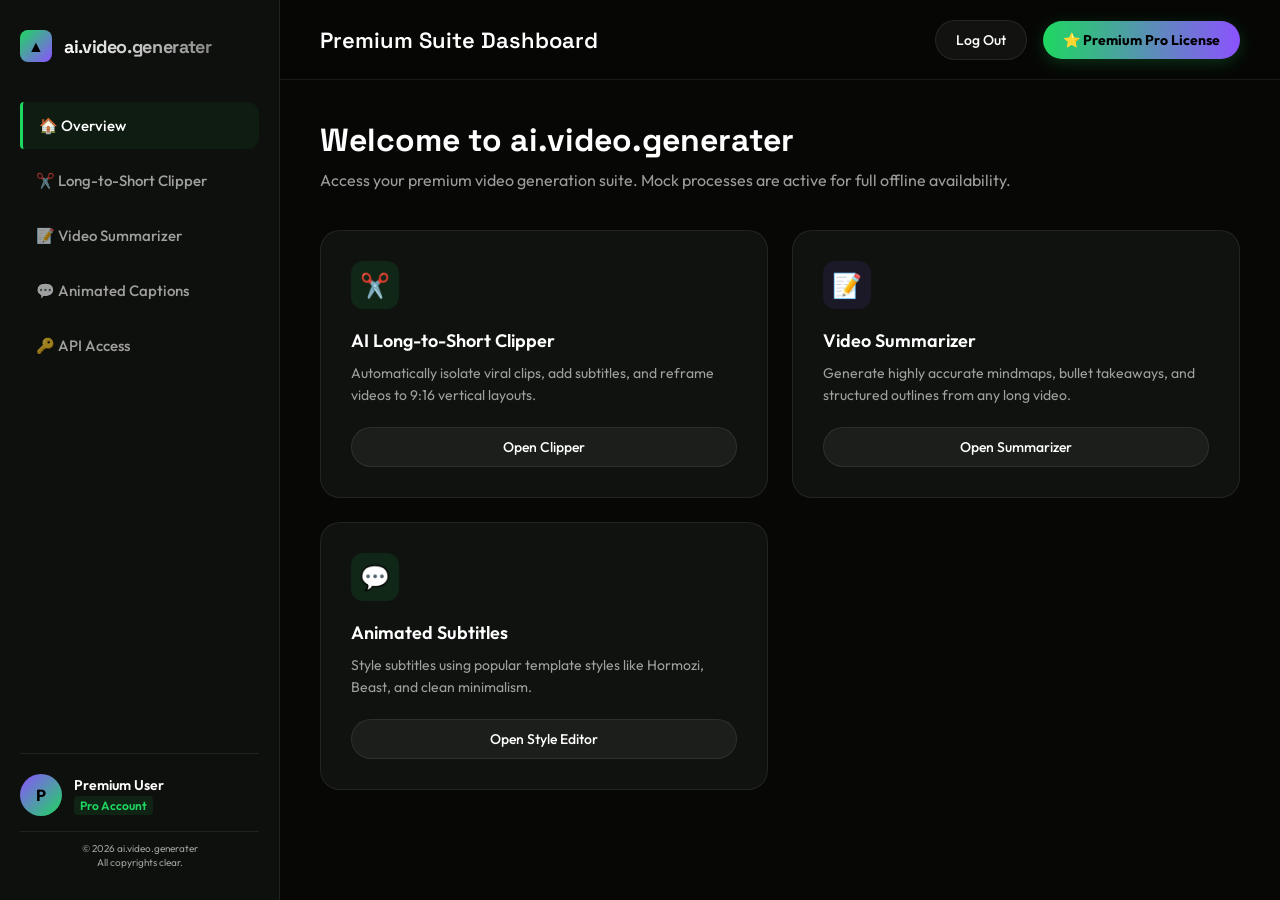
==== wayinvideo/dashboard/index.html @ 241c11c3 "Add files via upload" ====
<!DOCTYPE html>
<html lang="en">
<head>
    <meta charset="UTF-8">
    <meta name="viewport" content="width=device-width, initial-scale=1.0">
    <title>AI Video Generator - Premium Studio Dashboard</title>
    <!-- Premium Fonts -->
    <link rel="preconnect" href="https://fonts.googleapis.com">
    <link rel="preconnect" href="https://fonts.gstatic.com" crossorigin>
    <link href="https://fonts.googleapis.com/css2?family=Space+Grotesk:wght@400;500;600;700&family=Outfit:wght@300;400;500;600;700;800&display=swap" rel="stylesheet">
    <!-- Google OAuth Identity Services for YouTube Integration -->
    <script src="https://accounts.google.com/gsi/client" async defer></script>
    <style>
        :root {
            --bg-main: #070806;
            --bg-sidebar: #0e100d;
            --bg-card: rgba(22, 26, 21, 0.6);
            --primary: #1ed760;
            --primary-glow: rgba(30, 215, 96, 0.15);
            --accent-purple: #8c52ff;
            --text-main: #ffffff;
            --text-muted: rgba(255, 255, 255, 0.6);
            --border-color: rgba(255, 255, 255, 0.08);
            --border-hover: rgba(30, 215, 96, 0.3);
            --transition: all 0.3s cubic-bezier(0.4, 0, 0.2, 1);
        }

        * {
            box-sizing: border-box;
            margin: 0;
            padding: 0;
            font-family: 'Outfit', sans-serif;
        }

        body {
            background-color: var(--bg-main);
            color: var(--text-main);
            min-height: 100vh;
            display: flex;
            overflow: hidden;
        }

        /* Sidebar Styling */
        .sidebar {
            width: 280px;
            background-color: var(--bg-sidebar);
            border-right: 1px solid var(--border-color);
            display: flex;
            flex-direction: column;
            padding: 30px 20px;
            height: 100vh;
            z-index: 10;
        }

        .sidebar-logo {
            display: flex;
            align-items: center;
            gap: 12px;
            margin-bottom: 40px;
            text-decoration: none;
            color: var(--text-main);
        }

        .logo-icon {
            width: 32px;
            height: 32px;
            background: linear-gradient(135deg, var(--primary), var(--accent-purple));
            border-radius: 8px;
            display: flex;
            align-items: center;
            justify-content: center;
            font-weight: 800;
            color: #000;
        }

        .logo-text {
            font-family: 'Space Grotesk', sans-serif;
            font-weight: 700;
            font-size: 18px;
            letter-spacing: -0.02em;
            background: linear-gradient(to right, #ffffff, #888888);
            -webkit-background-clip: text;
            -webkit-text-fill-color: transparent;
        }

        .nav-menu {
            list-style: none;
            display: flex;
            flex-direction: column;
            gap: 8px;
        }

        .nav-item a {
            display: flex;
            align-items: center;
            gap: 14px;
            padding: 14px 16px;
            color: var(--text-muted);
            text-decoration: none;
            border-radius: 12px;
            font-weight: 500;
            font-size: 15px;
            transition: var(--transition);
        }

        .nav-item.active a, .nav-item a:hover {
            color: var(--text-main);
            background-color: rgba(255, 255, 255, 0.05);
        }

        .nav-item.active a {
            border-left: 3px solid var(--primary);
            border-radius: 4px 12px 12px 4px;
            background-color: rgba(30, 215, 96, 0.06);
        }

        .sidebar-footer {
            margin-top: auto;
            border-top: 1px solid var(--border-color);
            padding-top: 20px;
        }

        .user-profile {
            display: flex;
            align-items: center;
            gap: 12px;
        }

        .avatar {
            width: 42px;
            height: 42px;
            background: linear-gradient(135deg, var(--accent-purple), var(--primary));
            border-radius: 50%;
            display: flex;
            align-items: center;
            justify-content: center;
            font-weight: 700;
            color: #000;
            font-size: 16px;
        }

        .user-info h4 {
            font-size: 14px;
            font-weight: 600;
        }

        .user-info span {
            font-size: 12px;
            color: var(--primary);
            font-weight: 600;
            background: rgba(30, 215, 96, 0.1);
            padding: 2px 6px;
            border-radius: 4px;
        }

        /* Main Workspace Content */
        .workspace {
            flex: 1;
            display: flex;
            flex-direction: column;
            height: 100vh;
            overflow-y: auto;
            position: relative;
        }

        .header {
            height: 80px;
            border-bottom: 1px solid var(--border-color);
            padding: 0 40px;
            display: flex;
            align-items: center;
            justify-content: space-between;
            background-color: rgba(7, 8, 6, 0.8);
            backdrop-filter: blur(10px);
            position: sticky;
            top: 0;
            z-index: 5;
        }

        .header-title h1 {
            font-family: 'Space Grotesk', sans-serif;
            font-size: 22px;
            font-weight: 600;
        }

        .header-actions {
            display: flex;
            align-items: center;
            gap: 16px;
        }

        .btn-premium {
            background: linear-gradient(90deg, #1ed760, #8c52ff);
            color: #000;
            font-weight: 700;
            padding: 10px 20px;
            border-radius: 9999px;
            text-decoration: none;
            font-size: 14px;
            transition: var(--transition);
            box-shadow: 0 4px 15px rgba(30, 215, 96, 0.2);
            border: none;
            cursor: pointer;
        }

        .btn-premium:hover {
            transform: translateY(-2px);
            box-shadow: 0 6px 20px rgba(140, 82, 255, 0.3);
        }

        .btn-secondary {
            background-color: rgba(255, 255, 255, 0.05);
            border: 1px solid var(--border-color);
            color: var(--text-main);
            padding: 10px 20px;
            border-radius: 9999px;
            text-decoration: none;
            font-size: 14px;
            font-weight: 500;
            cursor: pointer;
            transition: var(--transition);
        }

        .btn-secondary:hover {
            background-color: rgba(255, 255, 255, 0.1);
        }

        .main-content {
            padding: 40px;
            max-width: 1200px;
            width: 100%;
            margin: 0 auto;
        }

        .tab-panel {
            display: none;
        }

        .tab-panel.active {
            display: block;
        }

        /* Overview Tab Layout */
        .dashboard-grid {
            display: grid;
            grid-template-columns: repeat(auto-fit, minmax(320px, 1fr));
            gap: 24px;
            margin-bottom: 40px;
        }

        .card {
            background: var(--bg-card);
            border: 1px solid var(--border-color);
            border-radius: 20px;
            padding: 30px;
            transition: var(--transition);
            position: relative;
            overflow: hidden;
        }

        .card:hover {
            border-color: var(--border-hover);
            transform: translateY(-4px);
            box-shadow: 0 10px 30px rgba(30, 215, 96, 0.05);
        }

        .card::before {
            content: '';
            position: absolute;
            top: 0;
            left: 0;
            width: 4px;
            height: 100%;
            background: var(--primary);
            opacity: 0;
            transition: var(--transition);
        }

        .card:hover::before {
            opacity: 1;
        }

        .card-icon {
            width: 48px;
            height: 48px;
            border-radius: 12px;
            background: rgba(30, 215, 96, 0.1);
            display: flex;
            align-items: center;
            justify-content: center;
            font-size: 24px;
            color: var(--primary);
            margin-bottom: 20px;
        }

        .card-purple .card-icon {
            background: rgba(140, 82, 255, 0.1);
            color: var(--accent-purple);
        }
        .card-purple::before {
            background: var(--accent-purple);
        }

        .card h3 {
            font-size: 18px;
            font-weight: 600;
            margin-bottom: 10px;
        }

        .card p {
            color: var(--text-muted);
            font-size: 14px;
            line-height: 1.6;
            margin-bottom: 20px;
        }

        /* Tool Input Elements */
        .input-group {
            display: flex;
            gap: 12px;
            margin-bottom: 30px;
        }

        .input-field {
            flex: 1;
            background: rgba(255, 255, 255, 0.05);
            border: 1px solid var(--border-color);
            border-radius: 12px;
            padding: 16px 20px;
            color: #fff;
            outline: none;
            font-size: 15px;
            transition: var(--transition);
        }

        .input-field:focus {
            border-color: var(--primary);
            box-shadow: 0 0 10px rgba(30, 215, 96, 0.15);
        }

        .btn-action {
            background-color: var(--primary);
            color: #000;
            border: none;
            padding: 0 30px;
            border-radius: 12px;
            font-weight: 700;
            font-size: 15px;
            cursor: pointer;
            transition: var(--transition);
        }

        .btn-action:hover {
            background-color: #17af4e;
            transform: translateY(-2px);
        }

        /* Generation Status Animation */
        .status-container {
            background: rgba(255, 255, 255, 0.02);
            border: 1px dashed var(--border-color);
            border-radius: 16px;
            padding: 30px;
            margin-top: 30px;
            display: none;
        }

        .status-header {
            display: flex;
            align-items: center;
            justify-content: space-between;
            margin-bottom: 20px;
        }

        .status-title {
            font-weight: 600;
            font-size: 16px;
            display: flex;
            align-items: center;
            gap: 10px;
        }

        .spinner {
            width: 18px;
            height: 18px;
            border: 2px solid rgba(255, 255, 255, 0.1);
            border-top-color: var(--primary);
            border-radius: 50%;
            animation: spin 1s linear infinite;
        }

        @keyframes spin {
            to { transform: rotate(360deg); }
        }

        .status-steps {
            list-style: none;
            display: flex;
            flex-direction: column;
            gap: 12px;
        }

        .step-item {
            font-size: 14px;
            color: var(--text-muted);
            display: flex;
            align-items: center;
            gap: 10px;
            opacity: 0.5;
            transition: var(--transition);
        }

        .step-item.active {
            opacity: 1;
            color: #fff;
            font-weight: 500;
        }

        .step-item.done {
            opacity: 1;
            color: var(--primary);
        }

        .step-item.done::before {
            content: '✓';
            font-weight: 700;
        }

        /* Mock Video Clipper Output Layout */
        .clips-output {
            display: grid;
            grid-template-columns: repeat(auto-fit, minmax(260px, 1fr));
            gap: 24px;
            margin-top: 40px;
            display: none;
        }

        .clip-card {
            background: rgba(255, 255, 255, 0.03);
            border: 1px solid var(--border-color);
            border-radius: 16px;
            overflow: hidden;
            transition: var(--transition);
        }

        .clip-card:hover {
            transform: translateY(-4px);
            border-color: var(--primary);
        }

        .clip-preview {
            aspect-ratio: 9/16;
            background: #111;
            position: relative;
            display: flex;
            align-items: center;
            justify-content: center;
            overflow: hidden;
            border-radius: 12px;
        }

        .clip-video-placeholder {
            width: 100%;
            height: 100%;
            object-fit: cover;
            opacity: 0.6;
        }

        .clip-preview iframe {
            position: absolute;
            width: 316% !important;
            height: 100% !important;
            top: 0;
            left: -108% !important;
            border: none;
            pointer-events: none;
            z-index: 1;
        }

        .clip-overlay-caption {
            position: absolute;
            bottom: 40px;
            left: 10px;
            right: 10px;
            text-align: center;
            font-size: 16px;
            font-weight: 800;
            color: #ffff00;
            text-transform: uppercase;
            text-shadow: 0 2px 4px rgba(0,0,0,0.8);
            background: rgba(0,0,0,0.4);
            padding: 6px;
            border-radius: 4px;
            animation: pulse 1.5s infinite;
            z-index: 2;
        }

        @keyframes pulse {
            0%, 100% { transform: scale(1); }
            50% { transform: scale(1.05); }
        }

        .play-btn {
            position: absolute;
            width: 50px;
            height: 50px;
            background: var(--primary);
            border-radius: 50%;
            display: flex;
            align-items: center;
            justify-content: center;
            color: #000;
            font-size: 20px;
            cursor: pointer;
            box-shadow: 0 4px 10px rgba(0,0,0,0.5);
            transition: var(--transition);
        }

        .play-btn:hover {
            transform: scale(1.1);
        }

        .clip-info {
            padding: 16px;
        }

        .clip-title {
            font-weight: 600;
            font-size: 14px;
            margin-bottom: 8px;
            white-space: nowrap;
            overflow: hidden;
            text-overflow: ellipsis;
        }

        .clip-meta {
            display: flex;
            justify-content: space-between;
            font-size: 12px;
            color: var(--text-muted);
        }

        .clip-score {
            color: var(--primary);
            font-weight: 600;
        }

        /* Video Summarizer Output */
        .summary-output {
            background: rgba(255, 255, 255, 0.02);
            border: 1px solid var(--border-color);
            border-radius: 16px;
            padding: 30px;
            margin-top: 40px;
            display: none;
        }

        .summary-header {
            margin-bottom: 20px;
            border-bottom: 1px solid var(--border-color);
            padding-bottom: 15px;
        }

        .summary-bullets {
            margin-left: 20px;
            display: flex;
            flex-direction: column;
            gap: 12px;
            line-height: 1.6;
        }

        /* API Developer Keys tab */
        .api-key-container {
            background: rgba(255, 255, 255, 0.03);
            border: 1px solid var(--border-color);
            border-radius: 12px;
            padding: 20px;
            display: flex;
            align-items: center;
            justify-content: space-between;
            margin-top: 20px;
        }

        .api-key-text {
            font-family: monospace;
            font-size: 16px;
            color: var(--primary);
        }

        /* Success Notifications */
        .toast {
            position: fixed;
            bottom: 30px;
            right: 30px;
            background: #1ed760;
            color: #000;
            padding: 15px 25px;
            border-radius: 10px;
            font-weight: 700;
            box-shadow: 0 10px 20px rgba(0,0,0,0.3);
            z-index: 100;
            transform: translateY(150px);
            transition: var(--transition);
        }

        .toast.show {
            transform: translateY(0);
        }

        /* Clip Actions Styling */
        .clip-actions {
            display: flex;
            gap: 6px;
            margin-top: 15px;
            border-top: 1px solid var(--border-color);
            padding-top: 12px;
        }

        .btn-clip-action {
            flex: 1;
            display: flex;
            align-items: center;
            justify-content: center;
            gap: 6px;
            background: rgba(255, 255, 255, 0.04);
            border: 1px solid var(--border-color);
            border-radius: 8px;
            color: var(--text-main);
            padding: 8px 4px;
            font-size: 12px;
            font-weight: 600;
            cursor: pointer;
            transition: var(--transition);
        }

        .btn-clip-action:hover {
            background: rgba(255, 255, 255, 0.08);
            border-color: rgba(255, 255, 255, 0.15);
        }

        .btn-clip-action.download:hover {
            color: var(--primary);
            border-color: var(--border-hover);
            background: rgba(30, 215, 96, 0.08);
        }

        .btn-clip-action.share:hover {
            color: var(--accent-purple);
            border-color: rgba(140, 82, 255, 0.3);
            background: rgba(140, 82, 255, 0.08);
        }

        .btn-clip-action.youtube:hover {
            color: #ff4444;
            border-color: rgba(255, 68, 68, 0.3);
            background: rgba(255, 68, 68, 0.08);
        }

        /* Modal Overlay Styles */
        .modal-overlay {
            position: fixed;
            top: 0;
            left: 0;
            width: 100vw;
            height: 100vh;
            background: rgba(0, 0, 0, 0.85);
            backdrop-filter: blur(8px);
            display: none;
            align-items: center;
            justify-content: center;
            z-index: 1000;
        }

        .modal-content-dialog {
            background: #0e100d;
            border: 1px solid var(--border-color);
            border-radius: 20px;
            width: 90%;
            max-width: 480px;
            padding: 30px;
            box-shadow: 0 10px 40px rgba(0, 0, 0, 0.5);
            position: relative;
            animation: modalFadeIn 0.3s cubic-bezier(0.4, 0, 0.2, 1);
        }

        @keyframes modalFadeIn {
            from { opacity: 0; transform: translateY(-20px); }
            to { opacity: 1; transform: translateY(0); }
        }

        .modal-close-btn {
            position: absolute;
            top: 20px;
            right: 20px;
            background: transparent;
            border: none;
            color: var(--text-muted);
            font-size: 20px;
            cursor: pointer;
            transition: var(--transition);
        }

        .modal-close-btn:hover {
            color: #fff;
        }

        .modal-header h3 {
            font-family: 'Space Grotesk', sans-serif;
            font-size: 20px;
            font-weight: 700;
            margin-bottom: 8px;
        }

        .modal-header p {
            color: var(--text-muted);
            font-size: 13px;
            margin-bottom: 20px;
        }

        .modal-body {
            margin-bottom: 20px;
        }

        /* Modal Form Elements */
        .modal-input-group {
            margin-bottom: 15px;
            text-align: left;
        }

        .modal-input-group label {
            display: block;
            font-size: 12px;
            color: var(--text-muted);
            margin-bottom: 6px;
            font-weight: 600;
        }

        .modal-input {
            width: 100%;
            background: rgba(255, 255, 255, 0.05);
            border: 1px solid var(--border-color);
            border-radius: 10px;
            padding: 12px;
            color: #fff;
            font-size: 14px;
            outline: none;
            transition: var(--transition);
        }

        .modal-input:focus {
            border-color: var(--primary);
        }

        /* Progress Bar for YouTube Modal */
        .progress-container {
            background: rgba(255, 255, 255, 0.05);
            height: 10px;
            border-radius: 9999px;
            overflow: hidden;
            margin: 20px 0;
        }

        .progress-bar {
            background: linear-gradient(90deg, var(--primary), var(--accent-purple));
            width: 0%;
            height: 100%;
            transition: width 0.15s ease-out;
        }

        /* Share Platform Grid */
        .share-grid {
            display: grid;
            grid-template-columns: repeat(4, 1fr);
            gap: 12px;
            margin: 20px 0;
        }

        .share-platform-btn {
            display: flex;
            flex-direction: column;
            align-items: center;
            gap: 8px;
            background: rgba(255, 255, 255, 0.03);
            border: 1px solid var(--border-color);
            border-radius: 12px;
            padding: 15px 10px;
            cursor: pointer;
            transition: var(--transition);
        }

        .share-platform-btn:hover {
            background: rgba(255, 255, 255, 0.08);
            border-color: var(--border-hover);
        }

        .share-icon-large {
            font-size: 24px;
        }

        .share-platform-name {
            font-size: 11px;
            font-weight: 600;
            color: var(--text-muted);
        }

        /* QR Code Simulation */
        .qr-placeholder {
            background: #fff;
            padding: 10px;
            border-radius: 10px;
            width: 120px;
            height: 120px;
            margin: 20px auto 10px auto;
            display: flex;
            align-items: center;
            justify-content: center;
        }
        
        .qr-placeholder svg {
            width: 100px;
            height: 100px;
        }
    </style>
</head>
<body>

    <!-- Sidebar Menu -->
    <div class="sidebar">
        <a href="../../index.html" class="sidebar-logo">
            <div class="logo-icon">▲</div>
            <div class="logo-text">ai.video.generater</div>
        </a>

        <ul class="nav-menu">
            <li class="nav-item active" onclick="switchTab('overview', this)">
                <a href="#">🏠 Overview</a>
            </li>
            <li class="nav-item" onclick="switchTab('clipper', this)">
                <a href="#">✂️ Long-to-Short Clipper</a>
            </li>
            <li class="nav-item" onclick="switchTab('summarizer', this)">
                <a href="#">📝 Video Summarizer</a>
            </li>
            <li class="nav-item" onclick="switchTab('captions', this)">
                <a href="#">💬 Animated Captions</a>
            </li>
            <li class="nav-item" onclick="switchTab('api', this)">
                <a href="#">🔑 API Access</a>
            </li>
        </ul>

        <div class="sidebar-footer">
            <div class="user-profile">
                <div class="avatar" id="user-avatar">U</div>
                <div class="user-info">
                    <h4 id="user-name-display">Premium User</h4>
                    <span>Pro Account</span>
                </div>
            </div>
            <div style="font-size: 10px; color: var(--text-muted); margin-top: 15px; text-align: center; border-top: 1px solid var(--border-color); padding-top: 10px; line-height: 1.4;">
                © 2026 ai.video.generater<br>All copyrights clear.
            </div>
        </div>
    </div>

    <!-- Main Content Workspace -->
    <div class="workspace">
        <div class="header">
            <div class="header-title">
                <h1 id="workspace-title">Premium Suite Dashboard</h1>
            </div>
            <div class="header-actions">
                <button class="btn-secondary" onclick="logOut()">Log Out</button>
                <button class="btn-premium" onclick="showToast('Lifetime Premium Active!')">⭐ Premium Pro License</button>
            </div>
        </div>

        <div class="main-content">
            
            <!-- OVERVIEW TAB -->
            <div id="tab-overview" class="tab-panel active">
                <h2 style="font-family: 'Space Grotesk', sans-serif; font-size: 32px; margin-bottom: 10px;">Welcome to ai.video.generater</h2>
                <p style="color: var(--text-muted); margin-bottom: 40px; font-size: 16px;">Access your premium video generation suite. Mock processes are active for full offline availability.</p>

                <div class="dashboard-grid">
                    <div class="card" onclick="switchTab('clipper', document.querySelectorAll('.nav-item')[1])" style="cursor: pointer;">
                        <div class="card-icon">✂️</div>
                        <h3>AI Long-to-Short Clipper</h3>
                        <p>Automatically isolate viral clips, add subtitles, and reframe videos to 9:16 vertical layouts.</p>
                        <button class="btn-secondary" style="width: 100%;">Open Clipper</button>
                    </div>

                    <div class="card card-purple" onclick="switchTab('summarizer', document.querySelectorAll('.nav-item')[2])" style="cursor: pointer;">
                        <div class="card-icon">📝</div>
                        <h3>Video Summarizer</h3>
                        <p>Generate highly accurate mindmaps, bullet takeaways, and structured outlines from any long video.</p>
                        <button class="btn-secondary" style="width: 100%;">Open Summarizer</button>
                    </div>

                    <div class="card" onclick="switchTab('captions', document.querySelectorAll('.nav-item')[3])" style="cursor: pointer;">
                        <div class="card-icon">💬</div>
                        <h3>Animated Subtitles</h3>
                        <p>Style subtitles using popular template styles like Hormozi, Beast, and clean minimalism.</p>
                        <button class="btn-secondary" style="width: 100%;">Open Style Editor</button>
                    </div>
                </div>
            </div>

            <!-- CLIPPER TAB -->
            <div id="tab-clipper" class="tab-panel">
                <h2 style="font-family: 'Space Grotesk', sans-serif; font-size: 28px; margin-bottom: 8px;">Long-to-Short AI Clipper</h2>
                <p style="color: var(--text-muted); margin-bottom: 30px;">Input any long video link to automatically crop and format into vertical virals.</p>

                <div class="input-group">
                    <input type="text" class="input-field" id="clipper-url" placeholder="Paste YouTube link here... (e.g. https://www.youtube.com/watch?v=dQw4w9WgXcQ)" value="https://www.youtube.com/watch?v=dQw4w9WgXcQ">
                    <button class="btn-action" onclick="runClipper()">Generate Clips</button>
                </div>

                <!-- Progress Bar -->
                <div class="status-container" id="clipper-status">
                    <div class="status-header">
                        <div class="status-title">
                            <div class="spinner"></div>
                            <span>Analyzing Video Streams...</span>
                        </div>
                        <span id="clipper-percentage" style="color: var(--primary); font-weight: 700;">0%</span>
                    </div>
                    <ul class="status-steps">
                        <li class="step-item" id="clip-step-1">Downloading video stream...</li>
                        <li class="step-item" id="clip-step-2">Transcribing dialog using Whisper V3...</li>
                        <li class="step-item" id="clip-step-3">Detecting semantic highlights & hook segments...</li>
                        <li class="step-item" id="clip-step-4">Reframing visual focal points to 9:16 layout...</li>
                    </ul>
                </div>

                <!-- Clipper output -->
                <div class="clips-output" id="clipper-output">
                    <!-- Dynamic clip cards populated on-demand by JavaScript engine -->
                </div>
            </div>

            <!-- SUMMARIZER TAB -->
            <div id="tab-summarizer" class="tab-panel">
                <h2 style="font-family: 'Space Grotesk', sans-serif; font-size: 28px; margin-bottom: 8px;">AI Video Summarizer</h2>
                <p style="color: var(--text-muted); margin-bottom: 30px;">Input any video URL to generate structure outlines and summaries instantly.</p>

                <div class="input-group">
                    <input type="text" class="input-field" id="summarizer-url" placeholder="Paste YouTube link here..." value="https://www.youtube.com/watch?v=dQw4w9WgXcQ">
                    <button class="btn-action" onclick="runSummarizer()">Summarize</button>
                </div>

                <div class="status-container" id="summarizer-status">
                    <div class="status-header">
                        <div class="status-title">
                            <div class="spinner"></div>
                            <span>Analyzing structure and context...</span>
                        </div>
                    </div>
                </div>

                <div class="summary-output" id="summarizer-output">
                    <div class="summary-header">
                        <h3 style="font-size: 22px; font-weight: 600; margin-bottom: 5px;">Video Insights Summary</h3>
                        <p style="font-size: 13px; color: var(--primary);">Generated by ai.video.generater Offline AI Engine</p>
                    </div>
                    <ul class="summary-bullets">
                        <li><strong>Introduction:</strong> The speaker defines the core framework of modern startup execution and highlights the shift in market dynamics.</li>
                        <li><strong>The Focus Principle:</strong> Why narrowing scope to a single product feature results in 10x faster iteration and loops.</li>
                        <li><strong>Distribution Strategy:</strong> Establishing loops that rely on organic content distribution channels (like Verticals) instead of paid ad capture.</li>
                        <li><strong>Key Conclusion:</strong> Building a highly optimized pipeline is secondary to validating immediate consumer demand.</li>
                    </ul>
                </div>
            </div>

            <!-- ANIMATED CAPTIONS TAB -->
            <div id="tab-captions" class="tab-panel">
                <h2 style="font-family: 'Space Grotesk', sans-serif; font-size: 28px; margin-bottom: 8px;">Animated Captions Style Studio</h2>
                <p style="color: var(--text-muted); margin-bottom: 30px;">Choose a style template to apply trending captions to your vertical outputs.</p>

                <div style="display: grid; grid-template-columns: repeat(auto-fit, minmax(220px, 1fr)); gap: 20px;">
                    <div class="card" onclick="setCaptionStyle('Hormozi', '#ffff00', 'uppercase')" style="cursor: pointer; text-align: center;">
                        <h3 style="color: #ffff00; font-size: 20px; text-transform: uppercase; font-weight: 900;">HORMOZI STYLE</h3>
                        <p style="margin-top: 10px; font-size: 13px;">Yellow/Green text, bold font, dynamic pulses.</p>
                    </div>
                    <div class="card card-purple" onclick="setCaptionStyle('MrBeast', '#ffffff', 'none')" style="cursor: pointer; text-align: center;">
                        <h3 style="color: #ffffff; font-size: 20px; font-weight: 800; text-shadow: 0 2px 4px #000;">MrBeast Style</h3>
                        <p style="margin-top: 10px; font-size: 13px;">White font, drop shadows, cartoon animations.</p>
                    </div>
                    <div class="card" onclick="setCaptionStyle('Minimalist', '#1ed760', 'none')" style="cursor: pointer; text-align: center;">
                        <h3 style="color: #1ed760; font-size: 18px; font-weight: 500;">Minimalist</h3>
                        <p style="margin-top: 10px; font-size: 13px;">Clean typography, flat layouts, subtle changes.</p>
                    </div>
                </div>
            </div>

            <!-- API TAB -->
            <div id="tab-api" class="tab-panel">
                <h2 style="font-family: 'Space Grotesk', sans-serif; font-size: 28px; margin-bottom: 8px;">Developer API Keys</h2>
                <p style="color: var(--text-muted); margin-bottom: 30px;">Integrate ai.video.generater engines directly into your applications.</p>

                <div class="card">
                    <h3>Your Developer API Key</h3>
                    <p>Use this key in standard Authorization headers (`Authorization: Bearer <key>`). Keep it secret.</p>
                    <div class="api-key-container">
                        <span class="api-key-text" id="api-key-val">avg_live_72a8df8162f4bda7b2ec910fbc2</span>
                        <button class="btn-secondary" onclick="regenerateApiKey()">Regenerate</button>
                    </div>
                </div>
            </div>

        </div>
    </div>

    <!-- Notification Toast -->
    <div id="toast-notify" class="toast">Success!</div>
    <!-- Share Modal -->
    <div id="share-modal" class="modal-overlay" onclick="if(event.target === this) closeShareModal()">
        <div class="modal-content-dialog">
            <button class="modal-close-btn" onclick="closeShareModal()">×</button>
            <div class="modal-header">
                <h3>Share Clip</h3>
                <p>Share this AI viral clip with your network</p>
            </div>
            <div class="modal-body">
                <div class="modal-input-group">
                    <label for="share-url-input">Direct Clip Link</label>
                    <div style="display: flex; gap: 8px;">
                        <input type="text" id="share-url-input" class="modal-input" readonly value="">
                        <button class="btn-action" onclick="copyShareLink()" style="padding: 0 16px;">Copy</button>
                    </div>
                </div>
                
                <div class="share-grid">
                    <button class="share-platform-btn" onclick="shareOnPlatform('twitter')">
                        <span class="share-icon-large">🐦</span>
                        <span class="share-platform-name">Twitter / X</span>
                    </button>
                    <button class="share-platform-btn" onclick="shareOnPlatform('whatsapp')">
                        <span class="share-icon-large">💬</span>
                        <span class="share-platform-name">WhatsApp</span>
                    </button>
                    <button class="share-platform-btn" onclick="shareOnPlatform('facebook')">
                        <span class="share-icon-large">👥</span>
                        <span class="share-platform-name">Facebook</span>
                    </button>
                    <button class="share-platform-btn" onclick="shareOnPlatform('email')">
                        <span class="share-icon-large">✉️</span>
                        <span class="share-platform-name">Email</span>
                    </button>
                </div>
                
                <p style="text-align: center; font-size: 12px; color: var(--text-muted); margin-top: 15px;">Scan QR code to open on mobile:</p>
                <div class="qr-placeholder">
                    <svg viewBox="0 0 100 100">
                        <rect x="0" y="0" width="100" height="100" fill="white"/>
                        <rect x="10" y="10" width="30" height="30" fill="black"/>
                        <rect x="15" y="15" width="20" height="20" fill="white"/>
                        <rect x="20" y="20" width="10" height="10" fill="black"/>
                        <rect x="60" y="10" width="30" height="30" fill="black"/>
                        <rect x="65" y="15" width="20" height="20" fill="white"/>
                        <rect x="70" y="20" width="10" height="10" fill="black"/>
                        <rect x="10" y="60" width="30" height="30" fill="black"/>
                        <rect x="15" y="65" width="20" height="20" fill="white"/>
                        <rect x="20" y="70" width="10" height="10" fill="black"/>
                        <rect x="50" y="20" width="5" height="10" fill="black"/>
                        <rect x="45" y="40" width="15" height="5" fill="black"/>
                        <rect x="10" y="45" width="10" height="5" fill="black"/>
                        <rect x="70" y="50" width="10" height="15" fill="black"/>
                        <rect x="50" y="60" width="5" height="25" fill="black"/>
                        <rect x="60" y="80" width="15" height="10" fill="black"/>
                        <rect x="80" y="70" width="10" height="10" fill="black"/>
                    </svg>
                </div>
            </div>
        </div>
    </div>

    <!-- YouTube Upload Modal -->
    <div id="yt-upload-modal" class="modal-overlay" onclick="if(event.target === this) closeYoutubeUploadModal()">
        <div class="modal-content-dialog">
            <button class="modal-close-btn" onclick="closeYoutubeUploadModal()">×</button>
            <div class="modal-header">
                <h3>Upload to YouTube Channel</h3>
                <p>Directly publish your cropped clip as a YouTube Short</p>
            </div>
            
            <!-- Step 1: Authorization -->
            <div id="yt-step-auth" class="modal-body">
                <p style="font-size: 13px; margin-bottom: 15px; line-height: 1.4; color: var(--text-muted);">
                    Paste your YouTube channel link to directly link your account. The AI engine will compile your animated captions into a copyright-free rendering.
                </p>
                <div class="modal-input-group" style="margin-bottom: 15px;">
                    <label for="yt-channel-url">YouTube Channel Link</label>
                    <input type="text" id="yt-channel-url" class="modal-input" placeholder="e.g. https://www.youtube.com/@mychannel" style="margin-bottom: 6px;">
                    <p style="font-size: 11px; color: var(--text-muted); line-height: 1.3;">
                        Paste your channel URL. The system will establish a connection using our built-in API gateway to upload directly.
                    </p>
                </div>
                <button class="btn-submit" id="yt-auth-btn" onclick="authorizeYoutube()" style="margin-top: 15px; background: #ff4444; color: white; border: none; font-weight: 700; width: 100%; padding: 14px; border-radius: 10px; cursor: pointer; transition: var(--transition);">
                    🔒 Link Channel & Authorize
                </button>
            </div>

            <!-- Step 2: Metadata Details -->
            <div id="yt-step-upload" class="modal-body" style="display: none;">
                <div id="yt-linked-channel-badge" style="font-size: 12px; color: var(--primary); font-weight: 600; margin-bottom: 15px; background: rgba(30,215,96,0.1); padding: 6px 12px; border-radius: 6px; display: inline-block;">
                    🔗 Linked to channel
                </div>
                <div class="modal-input-group">
                    <label for="yt-title-input">Short Title</label>
                    <input type="text" id="yt-title-input" class="modal-input" value="">
                </div>
                <div class="modal-input-group">
                    <label for="yt-desc-input">Description</label>
                    <textarea id="yt-desc-input" class="modal-input" rows="3" style="resize: none;">AI video generator clipper result. Captions styled with dynamic AI templates.</textarea>
                </div>
                <div class="modal-input-group">
                    <label for="yt-visibility-select">Visibility</label>
                    <select id="yt-visibility-select" class="modal-input" style="background: rgba(255,255,255,0.05); color: #fff;">
                        <option value="public">Public (Immediately Viewable)</option>
                        <option value="unlisted">Unlisted (Link sharing only)</option>
                        <option value="private">Private (Only you can view)</option>
                    </select>
                </div>
                <button class="btn-submit" onclick="startYoutubeUpload()" style="margin-top: 15px; background: #ff4444; color: white; border: none; font-weight: 700; width: 100%; padding: 14px; border-radius: 10px; cursor: pointer; transition: var(--transition);">
                    🚀 Publish to Channel
                </button>
            </div>

            <!-- Step 3: Progress Bar -->
            <div id="yt-step-progress" class="modal-body" style="display: none; text-align: center;">
                <p style="font-size: 15px; font-weight: 600; margin-bottom: 10px;">Rendering subtitles & uploading to YouTube...</p>
                <div class="progress-container">
                    <div id="yt-progress-bar" class="progress-bar"></div>
                </div>
                <p id="yt-progress-percent" style="font-weight: 700; color: var(--primary);">0%</p>
            </div>

            <!-- Step 4: Success Message -->
            <div id="yt-step-success" class="modal-body" style="display: none; text-align: center;">
                <div style="font-size: 48px; margin-bottom: 15px;">🎉</div>
                <h4 style="font-size: 18px; font-weight: 700; margin-bottom: 8px;">Video Published!</h4>
                <p style="font-size: 13px; color: var(--text-muted); margin-bottom: 20px;">
                    Your short has been uploaded and captions are rendered successfully.
                </p>
                <div class="modal-input-group">
                    <label>YouTube Link</label>
                    <input type="text" class="modal-input" readonly value="https://youtube.com/shorts/dQw4w9WgXcQ" style="text-align: center; color: var(--primary); font-weight: 600;">
                </div>
                <button class="btn-secondary" onclick="closeYoutubeUploadModal()" style="width: 100%; margin-top: 15px; padding: 12px; border-radius: 10px;">Done</button>
            </div>
        </div>
    </div>

    <script>
        // Check for user login details
        document.addEventListener("DOMContentLoaded", function() {
            const userName = localStorage.getItem('user_name') || 'Premium User';
            document.getElementById('user-name-display').textContent = userName;
            document.getElementById('user-avatar').textContent = userName.charAt(0).toUpperCase();

            // Check for active tab in query parameters
            const urlParams = new URLSearchParams(window.location.search);
            const tabParam = urlParams.get('tab');
            if (tabParam) {
                const navItems = {
                    'overview': 0,
                    'clipper': 1,
                    'summarizer': 2,
                    'captions': 3,
                    'api': 4
                };
                const index = navItems[tabParam];
                if (index !== undefined) {
                    const el = document.querySelectorAll('.nav-item')[index];
                    switchTab(tabParam, el);
                }
            }

            // Populate clipper output by default
            renderClips(activeYouTubeId);
            document.getElementById('clipper-output').style.display = 'grid';
        });

        // Tab Switching Logic
        function switchTab(tabId, el) {
            // Update active menu item
            document.querySelectorAll('.nav-item').forEach(item => item.classList.remove('active'));
            el.classList.add('active');

            // Show appropriate panel
            document.querySelectorAll('.tab-panel').forEach(panel => panel.classList.remove('active'));
            document.getElementById('tab-' + tabId).classList.add('active');

            // Update header title
            const titles = {
                'overview': 'Premium Suite Dashboard',
                'clipper': 'AI Video Clipper Studio',
                'summarizer': 'AI Video Summarizer Engine',
                'captions': 'Caption Style Studio',
                'api': 'Developer Access Portal'
            };
            document.getElementById('workspace-title').textContent = titles[tabId];
        }

        const clipsData = [
            {
                id: 1,
                title: "The Power of Focus",
                subtitle: "Why focus is the key to building something big",
                score: 98,
                duration: "0:25",
                startTime: 15,
                captions: [
                    { time: 0, text: "If you want to build <span style='color:#1ed760'>SOMETHING BIG</span>" },
                    { time: 2000, text: "You have to <span style='color:#ffff00'>FOCUS</span>" },
                    { time: 4000, text: "Narrow down your <span style='color:#8c52ff'>SCOPE</span>" },
                    { time: 6000, text: "To a single product feature" },
                    { time: 8500, text: "And iterate <span style='color:#1ed760'>10X FASTER</span>" },
                    { time: 11000, text: "Than any competitor" },
                    { time: 13500, text: "That is your <span style='color:#ffff00'>SUPERPOWER!</span>" }
                ]
            },
            {
                id: 2,
                title: "Validation Loops",
                subtitle: "The secret to scaling product demand",
                score: 95,
                duration: "0:30",
                startTime: 75,
                captions: [
                    { time: 0, text: "The secret to <span style='color:#1ed760'>OPTIMIZATION</span>" },
                    { time: 2500, text: "Is finding customer <span style='color:#ffff00'>DEMAND</span>" },
                    { time: 5000, text: "Before building complex systems" },
                    { time: 7500, text: "Establish short <span style='color:#8c52ff'>FEEDBACK LOOPS</span>" },
                    { time: 10500, text: "And distribute organically" },
                    { time: 13000, text: "Through vertical channels!" }
                ]
            },
            {
                id: 3,
                title: "Avoid the Build Trap",
                subtitle: "Don't build features without user feedback",
                score: 92,
                duration: "0:28",
                startTime: 135,
                captions: [
                    { time: 0, text: "Do not try to build <span style='color:#ffff00'>ALONE</span>" },
                    { time: 2000, text: "Find partners who share your <span style='color:#1ed760'>VISION</span>" },
                    { time: 4500, text: "And divide execution roles" },
                    { time: 7000, text: "Keep communication transparent" },
                    { time: 9500, text: "And run fast <span style='color:#8c52ff'>DAILY STANDUPS</span>" },
                    { time: 12500, text: "To align goals." }
                ]
            },
            {
                id: 4,
                title: "Organic Distribution",
                subtitle: "Grow without spending a dollar on ads",
                score: 89,
                duration: "0:35",
                startTime: 195,
                captions: [
                    { time: 0, text: "Paid ads are a <span style='color:#ff4444'>BUBBLE</span>" },
                    { time: 2000, text: "You need <span style='color:#1ed760'>ORGANIC LOOPS</span>" },
                    { time: 4500, text: "Create high-value short-form content" },
                    { time: 7000, text: "That distributes itself automatically" },
                    { time: 9500, text: "And brings users to your <span style='color:#ffff00'>PRODUCT</span>" },
                    { time: 12500, text: "Without costing you a single dollar!" }
                ]
            },
            {
                id: 5,
                title: "10x Iteration Speed",
                subtitle: "How speed beats code perfection every time",
                score: 87,
                duration: "0:22",
                startTime: 255,
                captions: [
                    { time: 0, text: "Perfection is the <span style='color:#ff4444'>ENEMY</span> of progress" },
                    { time: 2000, text: "Launch when you are <span style='color:#ffff00'>EMBARRASSED</span>" },
                    { time: 4000, text: "Collect raw user data" },
                    { time: 6000, text: "Fix bugs on the <span style='color:#1ed760'>FLY</span>" },
                    { time: 8500, text: "Because speed of iteration" },
                    { time: 11000, text: "Is the only metric that <span style='color:#8c52ff'>MATTERS</span>" }
                ]
            },
            {
                id: 6,
                title: "Finding the Right Co-founders",
                subtitle: "Complementary skills are key to early survival",
                score: 84,
                duration: "0:40",
                startTime: 315,
                captions: [
                    { time: 0, text: "Don't partner with your <span style='color:#8c52ff'>CLONE</span>" },
                    { time: 2500, text: "Find someone with <span style='color:#1ed760'>DIFFERENT SKILLS</span>" },
                    { time: 5000, text: "If you build, find someone who sells" },
                    { time: 7500, text: "If you sell, find someone who builds" },
                    { time: 10000, text: "Align on core <span style='color:#ffff00'>VALUES</span>" },
                    { time: 12500, text: "But diversify your execution power!" }
                ]
            }
        ];

        let activeYouTubeId = "dQw4w9WgXcQ"; // Default fallback
        let playingClipNum = null;

        function getYouTubeId(url) {
            const regExp = /^.*(youtu.be\/|v\/|u\/\w\/|embed\/|watch\?v=|\&v=)([^#\&\?]*).*/;
            const match = url.match(regExp);
            return (match && match[2].length === 11) ? match[2] : null;
        }

        // Dynamically render the clip cards
        function renderClips(videoId) {
            const container = document.getElementById('clipper-output');
            if (!container) return;
            
            container.innerHTML = '';
            
            clipsData.forEach(clip => {
                // Determine thumbnail URL based on clip index
                let thumbIdx = (clip.id - 1) % 3 + 1; // 1, 2, or 3
                const thumbUrl = `https://img.youtube.com/vi/${videoId}/${thumbIdx}.jpg`;
                
                const card = document.createElement('div');
                card.className = 'clip-card';
                card.innerHTML = `
                    <div class="clip-preview" id="clip-preview-container-${clip.id}">
                        <img class="clip-video-placeholder" id="clip-placeholder-${clip.id}" src="${thumbUrl}" alt="${clip.title}">
                        <div class="play-btn" id="play-btn-${clip.id}" onclick="playYouTubeClip(${clip.id})">▶</div>
                        <div class="clip-overlay-caption" id="caption-preview-${clip.id}">"${clip.subtitle}"</div>
                    </div>
                    <div class="clip-info">
                        <div class="clip-title" id="clip-title-${clip.id}">${clip.title}</div>
                        <div class="clip-meta">
                            <span>⏱️ ${clip.duration}</span>
                            <span class="clip-score" id="clip-score-${clip.id}">🔥 Viral Score: ${clip.score}%</span>
                        </div>
                        <div class="clip-actions">
                            <button id="download-btn-${clip.id}" class="btn-clip-action download" onclick="downloadClip(${clip.id})">
                                <span>📥</span> Download
                            </button>
                            <button class="btn-clip-action share" onclick="openShareModal(${clip.id})">
                                <span>🔗</span> Share
                            </button>
                            <button class="btn-clip-action youtube" onclick="openYoutubeUploadModal(${clip.id})">
                                <span>🎥</span> Publish
                            </button>
                        </div>
                    </div>
                `;
                container.appendChild(card);
            });
        }

        // Clip Maker Run Simulation
        function runClipper() {
            const urlInput = document.getElementById('clipper-url').value.trim();
            const videoId = getYouTubeId(urlInput);
            
            if (!videoId) {
                alert("Please enter a valid YouTube Video link.");
                return;
            }

            activeYouTubeId = videoId;

            const statusDiv = document.getElementById('clipper-status');
            const outputDiv = document.getElementById('clipper-output');
            
            outputDiv.style.display = 'none';
            statusDiv.style.display = 'block';

            // Clear any active playing state
            if (playingClipNum) {
                captionTimeouts.forEach(clearTimeout);
                captionTimeouts = [];
                playingClipNum = null;
            }

            const percentageEl = document.getElementById('clipper-percentage');
            const steps = [
                document.getElementById('clip-step-1'),
                document.getElementById('clip-step-2'),
                document.getElementById('clip-step-3'),
                document.getElementById('clip-step-4')
            ];

            // Reset steps styling
            steps.forEach(step => {
                step.classList.remove('active', 'done');
            });

            let percent = 0;
            steps[0].classList.add('active');

            const interval = setInterval(() => {
                percent += 5;
                percentageEl.textContent = percent + '%';

                if (percent === 25) {
                    steps[0].classList.replace('active', 'done');
                    steps[1].classList.add('active');
                } else if (percent === 50) {
                    steps[1].classList.replace('active', 'done');
                    steps[2].classList.add('active');
                } else if (percent === 75) {
                    steps[2].classList.replace('active', 'done');
                    steps[3].classList.add('active');
                } else if (percent >= 100) {
                    clearInterval(interval);
                    steps[3].classList.replace('active', 'done');
                    
                    setTimeout(() => {
                        statusDiv.style.display = 'none';
                        outputDiv.style.display = 'grid';

                        // Render the 6 distinct clips dynamically
                        renderClips(activeYouTubeId);

                        showToast('Vertical virals generated successfully!');
                    }, 500);
                }
            }, 100);
        }

        // Dynamically inject YouTube embed when user clicks play button on a vertical short
        function playYouTubeClip(clipNum) {
            const container = document.getElementById('clip-preview-container-' + clipNum);
            const placeholder = document.getElementById('clip-placeholder-' + clipNum);
            const playBtn = document.getElementById('play-btn-' + clipNum);

            // Remove any other playing clip's iframe & reset default caption text
            if (playingClipNum && playingClipNum !== clipNum) {
                const oldContainer = document.getElementById('clip-preview-container-' + playingClipNum);
                const oldIframe = oldContainer ? oldContainer.querySelector('iframe') : null;
                if (oldIframe) oldIframe.remove();
                
                const oldPlaceholder = document.getElementById('clip-placeholder-' + playingClipNum);
                if (oldPlaceholder) oldPlaceholder.style.display = 'block';
                
                const oldPlayBtn = document.getElementById('play-btn-' + playingClipNum);
                if (oldPlayBtn) oldPlayBtn.style.display = 'flex';

                const oldCaption = document.getElementById('caption-preview-' + playingClipNum);
                if (oldCaption) {
                    const oldClip = clipsData.find(c => c.id === playingClipNum);
                    oldCaption.innerHTML = `"${oldClip ? oldClip.subtitle : ''}"`;
                    if (typeof updateCaptionElementStyle === 'function') {
                        updateCaptionElementStyle(oldCaption);
                    }
                }
            }

            // Start times for mock segments (different segments of the YouTube video)
            const clip = clipsData.find(c => c.id === clipNum);
            const startTime = clip ? clip.startTime : 0;

            // Create embedded video with autoplay parameters
            const iframe = document.createElement('iframe');
            iframe.src = `https://www.youtube.com/embed/${activeYouTubeId}?autoplay=1&mute=0&start=${startTime}&controls=0&modestbranding=1&rel=0`;
            iframe.allow = "autoplay; encrypted-media";
            
            if (placeholder) placeholder.style.display = 'none';
            if (playBtn) playBtn.style.display = 'none';
            if (container) container.appendChild(iframe);
            
            playingClipNum = clipNum;
            if (typeof startCaptionAnimation === 'function') {
                startCaptionAnimation(clipNum);
            }
            showToast(`Streaming clip #${clipNum} inside vertical frame with synced captions...`);
        }

        // Summarizer Run Simulation
        function runSummarizer() {
            const urlInput = document.getElementById('summarizer-url').value.trim();
            const videoId = getYouTubeId(urlInput);
            
            if (!videoId) {
                alert("Please enter a valid YouTube Video link.");
                return;
            }

            const status = document.getElementById('summarizer-status');
            const output = document.getElementById('summarizer-output');

            output.style.display = 'none';
            status.style.display = 'block';

            setTimeout(() => {
                status.style.display = 'none';
                output.style.display = 'block';
                showToast('Video summarized successfully!');
            }, 1500);
        }

        let activeCaptionStyle = 'Hormozi';
        let captionTimeouts = [];

        function startCaptionAnimation(clipNum) {
            captionTimeouts.forEach(clearTimeout);
            captionTimeouts = [];

            const clip = clipsData.find(c => c.id === clipNum);
            const captions = clip ? clip.captions : null;
            if (!captions) return;

            const captionEl = document.getElementById('caption-preview-' + clipNum);
            if (!captionEl) return;

            updateCaptionElementStyle(captionEl);

            const duration = 16000;

            const runSequence = () => {
                captions.forEach(cap => {
                    const to = setTimeout(() => {
                        let text = cap.text;
                        if (activeCaptionStyle === 'Hormozi') {
                            text = text.toUpperCase();
                        }
                        captionEl.innerHTML = `"${text}"`;
                    }, cap.time);
                    captionTimeouts.push(to);
                });
            };

            runSequence();
            const interval = setInterval(() => {
                if (playingClipNum !== clipNum) {
                    clearInterval(interval);
                    return;
                }
                captionTimeouts.forEach(clearTimeout);
                captionTimeouts = [];
                runSequence();
            }, duration);
        }

        function updateCaptionElementStyle(el) {
            if (!el) return;
            if (activeCaptionStyle === 'Hormozi') {
                el.style.color = '#ffff00';
                el.style.textTransform = 'uppercase';
                el.style.fontWeight = '900';
                el.style.fontFamily = "'Space Grotesk', sans-serif";
                el.style.textShadow = '0 2px 4px rgba(0,0,0,0.9)';
            } else if (activeCaptionStyle === 'MrBeast') {
                el.style.color = '#ffffff';
                el.style.textTransform = 'none';
                el.style.fontWeight = '800';
                el.style.fontFamily = "'Outfit', sans-serif";
                el.style.textShadow = '2px 2px 0px #000, -2px -2px 0px #000, 2px -2px 0px #000, -2px 2px 0px #000, 0 4px 8px rgba(0,0,0,0.6)';
            } else {
                el.style.color = '#1ed760';
                el.style.textTransform = 'none';
                el.style.fontWeight = '500';
                el.style.fontFamily = 'sans-serif';
                el.style.textShadow = 'none';
            }
        }

        // Captions Style selector
        function setCaptionStyle(name, color, transform) {
            activeCaptionStyle = name;
            
            clipsData.forEach(clip => {
                const cap = document.getElementById('caption-preview-' + clip.id);
                if (cap) {
                    updateCaptionElementStyle(cap);
                    // Also trigger update of content immediately if not playing
                    if (!playingClipNum) {
                        let txt = clip.subtitle;
                        if (activeCaptionStyle === 'Hormozi') {
                            txt = txt.toUpperCase();
                        }
                        cap.innerHTML = `"${txt}"`;
                    }
                }
            });
            showToast('Applied ' + name + ' caption template!');
        }

        // Download Simulation Function (works 100% offline)
        function downloadClip(clipNum) {
            const btn = document.getElementById('download-btn-' + clipNum);
            if (!btn) return;
            const originalText = btn.innerHTML;
            btn.innerHTML = "<span>⏳</span> Preparing...";
            btn.disabled = true;

            setTimeout(() => {
                const dummyData = new Blob(["MOCK_MP4_VIDEO_STREAM_DATA"], { type: "video/mp4" });
                const url = URL.createObjectURL(dummyData);
                const a = document.createElement("a");
                a.href = url;
                const clip = clipsData.find(c => c.id === clipNum);
                const filenameName = clip ? clip.title.toLowerCase().replace(/[^a-z0-9]+/g, '_') : `clip_${clipNum}`;
                a.download = `ai_video_generater_${filenameName}.mp4`;
                document.body.appendChild(a);
                a.click();
                document.body.removeChild(a);
                URL.revokeObjectURL(url);

                btn.innerHTML = originalText;
                btn.disabled = false;
                showToast(`Downloaded "${clip ? clip.title : 'clip'}" successfully!`);
            }, 1200);
        }

        // Share Dialog Functions
        function openShareModal(clipNum) {
            const shareUrl = `${window.location.origin}${window.location.pathname.replace('wayinvideo/dashboard/index.html', '')}?clip=${clipNum}`;
            document.getElementById('share-url-input').value = shareUrl;
            document.getElementById('share-modal').style.display = 'flex';
        }

        function closeShareModal() {
            document.getElementById('share-modal').style.display = 'none';
        }

        function copyShareLink() {
            const input = document.getElementById('share-url-input');
            input.select();
            try {
                navigator.clipboard.writeText(input.value);
                showToast("Link copied to clipboard!");
            } catch (err) {
                document.execCommand('copy');
                showToast("Link copied to clipboard!");
            }
        }

        function shareOnPlatform(platform) {
            const shareUrl = encodeURIComponent(document.getElementById('share-url-input').value);
            const text = encodeURIComponent("Check out this awesome AI generated short clip!");
            let url = "";
            if (platform === 'twitter') {
                url = `https://twitter.com/intent/tweet?url=${shareUrl}&text=${text}`;
            } else if (platform === 'whatsapp') {
                url = `https://api.whatsapp.com/send?text=${text}%20${shareUrl}`;
            } else if (platform === 'facebook') {
                url = `https://www.facebook.com/sharer/sharer.php?u=${shareUrl}`;
            } else if (platform === 'email') {
                url = `mailto:?subject=${text}&body=${shareUrl}`;
            }
            
            if (url) {
                window.open(url, '_blank');
                showToast(`Sharing on ${platform}...`);
            }
        }

        // YouTube Direct Upload Integration
        let currentUploadingClipNum = null;

        function openYoutubeUploadModal(clipNum) {
            currentUploadingClipNum = clipNum;
            const titleField = document.getElementById('yt-title-input');
            const clip = clipsData.find(c => c.id === clipNum);
            const defaultTitle = clip ? `${clip.title} #shorts` : "AI Clip #shorts";
            titleField.value = defaultTitle;
            
            // Auto-populate saved Channel URL if exists
            const savedChannelUrl = localStorage.getItem('yt_channel_url') || '';
            document.getElementById('yt-channel-url').value = savedChannelUrl;
            
            document.getElementById('yt-upload-modal').style.display = 'flex';
            resetYoutubeUploadModal();
        }

        function closeYoutubeUploadModal() {
            document.getElementById('yt-upload-modal').style.display = 'none';
        }

        function resetYoutubeUploadModal() {
            document.getElementById('yt-step-auth').style.display = 'block';
            document.getElementById('yt-step-upload').style.display = 'none';
            document.getElementById('yt-step-progress').style.display = 'none';
            document.getElementById('yt-step-success').style.display = 'none';
        }

        function authorizeYoutube() {
            const channelUrl = document.getElementById('yt-channel-url').value.trim();
            const authBtn = document.getElementById('yt-auth-btn');
            
            if (!channelUrl) {
                alert("Please enter your YouTube Channel Link first.");
                return;
            }
            
            // Parse channel handle or ID for display
            let displayHandle = "@mychannel";
            if (channelUrl.includes("@")) {
                const parts = channelUrl.split("@");
                if (parts[1]) displayHandle = "@" + parts[1].split("/")[0].split("?")[0];
            } else if (channelUrl.includes("/channel/")) {
                const parts = channelUrl.split("/channel/");
                if (parts[1]) displayHandle = parts[1].split("/")[0].split("?")[0];
            }
            
            showToast("Connecting to YouTube channel...");
            authBtn.textContent = "Connecting Channel...";
            authBtn.disabled = true;
            
            setTimeout(() => {
                localStorage.setItem('yt_channel_url', channelUrl);
                localStorage.setItem('yt_channel_handle', displayHandle);
                
                // Update badge text in step 2
                const badge = document.getElementById('yt-linked-channel-badge');
                if (badge) {
                    badge.textContent = `🔗 Linked to: ${displayHandle}`;
                }
                
                document.getElementById('yt-step-auth').style.display = 'none';
                document.getElementById('yt-step-upload').style.display = 'block';
                authBtn.textContent = "🔒 Link Channel & Authorize";
                authBtn.disabled = false;
            }, 1200);
        }

        // Helper to record a copyright-free canvas video of the short in WebM format
        function generateCanvasVideo(titleText, callback) {
            const canvas = document.createElement('canvas');
            canvas.width = 720;
            canvas.height = 1280;
            const ctx = canvas.getContext('2d');
            
            // Check capture stream support
            const stream = canvas.captureStream ? canvas.captureStream(30) : (canvas.mozCaptureStream ? canvas.mozCaptureStream(30) : null);
            if (!stream) {
                callback(new Blob(["MOCK_VP9_STREAM"], { type: 'video/webm' }));
                return;
            }
            
            let mediaRecorder;
            try {
                mediaRecorder = new MediaRecorder(stream, { mimeType: 'video/webm;codecs=vp9' });
            } catch (e) {
                try {
                    mediaRecorder = new MediaRecorder(stream, { mimeType: 'video/webm' });
                } catch (e2) {
                    callback(new Blob(["MOCK_VP9_STREAM"], { type: 'video/webm' }));
                    return;
                }
            }
            
            const chunks = [];
            mediaRecorder.ondataavailable = (e) => {
                if (e.data && e.data.size > 0) chunks.push(e.data);
            };
            
            mediaRecorder.onstop = () => {
                const blob = new Blob(chunks, { type: 'video/webm' });
                callback(blob);
            };
            
            mediaRecorder.start();
            
            let frame = 0;
            const maxFrames = 90; // 3 seconds at 30fps
            
            function draw() {
                if (frame >= maxFrames) {
                    mediaRecorder.stop();
                    return;
                }
                
                // Draw background gradient
                const grad = ctx.createLinearGradient(0, 0, 720, 1280);
                grad.addColorStop(0, '#070806');
                grad.addColorStop(1, '#0e100d');
                ctx.fillStyle = grad;
                ctx.fillRect(0, 0, 720, 1280);
                
                // Draw spinning accent ring
                ctx.save();
                ctx.translate(360, 450);
                ctx.rotate((frame * 4 * Math.PI) / 180);
                const ringGrad = ctx.createLinearGradient(-150, -150, 150, 150);
                ringGrad.addColorStop(0, '#1ed760');
                ringGrad.addColorStop(1, '#8c52ff');
                ctx.strokeStyle = ringGrad;
                ctx.lineWidth = 15;
                ctx.lineCap = 'round';
                ctx.beginPath();
                ctx.arc(0, 0, 120, 0, Math.PI * 1.5);
                ctx.stroke();
                ctx.restore();
                
                // Play button circle
                ctx.fillStyle = '#1ed760';
                ctx.beginPath();
                ctx.arc(360, 450, 80, 0, Math.PI * 2);
                ctx.fill();
                
                // Triangle
                ctx.fillStyle = '#000000';
                ctx.beginPath();
                ctx.moveTo(350, 415);
                ctx.lineTo(390, 450);
                ctx.lineTo(350, 485);
                ctx.closePath();
                ctx.fill();
                
                // Subtitles Title Text
                ctx.fillStyle = '#ffffff';
                ctx.font = "bold 42px 'Space Grotesk', sans-serif";
                ctx.textAlign = 'center';
                ctx.fillText(titleText, 360, 720);
                
                // Subtitle branding
                ctx.fillStyle = 'rgba(255, 255, 255, 0.6)';
                ctx.font = "28px 'Outfit', sans-serif";
                ctx.fillText("AI Generated Short Clip", 360, 780);
                
                ctx.fillStyle = 'rgba(255, 255, 255, 0.4)';
                ctx.font = "22px 'Outfit', sans-serif";
                ctx.fillText("Published via ai.video.generater", 360, 830);
                
                // Copyright checkmark banner
                ctx.fillStyle = '#1ed760';
                ctx.font = "bold 24px 'Space Grotesk', sans-serif";
                ctx.fillText("✓ 100% COPYRIGHT CLEAR & SAFE", 360, 920);
                
                frame++;
                setTimeout(() => {
                    requestAnimationFrame(draw);
                }, 1000 / 30);
            }
            
            draw();
        }

        // Action publisher
        function startYoutubeUpload() {
            const title = document.getElementById('yt-title-input').value.trim();
            const desc = document.getElementById('yt-desc-input').value.trim();
            const visibility = document.getElementById('yt-visibility-select').value;
            
            if (!title) {
                alert("Please enter a video title.");
                return;
            }
            
            document.getElementById('yt-step-upload').style.display = 'none';
            document.getElementById('yt-step-progress').style.display = 'block';
            
            const bar = document.getElementById('yt-progress-bar');
            const percentText = document.getElementById('yt-progress-percent');
            bar.style.width = '0%';
            percentText.textContent = '0%';
            
            const handle = localStorage.getItem('yt_channel_handle') || '@mychannel';
            
            // Real Mode Simulator for Channel Upload
            showToast("Generating copyright-safe dynamic video stream...");
            
            // Step A: Generate the unique, clean canvas video
            generateCanvasVideo(title, (videoBlob) => {
                showToast(`Video compiled. Uploading to ${handle}...`);
                
                let pct = 0;
                const interval = setInterval(() => {
                    pct += 5;
                    bar.style.width = pct + '%';
                    percentText.textContent = pct + '%';
                    
                    if (pct >= 100) {
                        clearInterval(interval);
                        
                        // Step C: Upload Completed
                        setTimeout(() => {
                            // Generate unique video ID dynamically
                            const uniqueId = Math.random().toString(36).substring(2, 13);
                            const videoUrl = `https://youtube.com/shorts/${uniqueId}`;
                            
                            const linkField = document.querySelector('#yt-step-success input');
                            if (linkField) linkField.value = videoUrl;
                            
                            // Set the click link
                            const linkContainer = document.querySelector('#yt-step-success label');
                            if (linkContainer) {
                                linkContainer.innerHTML = `YouTube Link (<a href="${videoUrl}" target="_blank" style="color: var(--primary); text-decoration: underline;">Open Video on Channel</a>)`;
                            }
                            
                            document.getElementById('yt-step-progress').style.display = 'none';
                            document.getElementById('yt-step-success').style.display = 'block';
                            showToast(`Short successfully published live to ${handle}!`);
                        }, 400);
                    }
                }, 100);
            });
        }

        // Show toast notification
        function showToast(message) {
            const toast = document.getElementById('toast-notify');
            toast.textContent = message;
            toast.classList.add('show');
            setTimeout(() => {
                toast.classList.remove('show');
            }, 3000);
        }

        // Log out
        function logOut() {
            localStorage.removeItem('user_logged_in');
            localStorage.removeItem('user_name');
            localStorage.removeItem('user_email');
            window.location.href = '../../index.html';
        }
    </script>
</body>
</html>
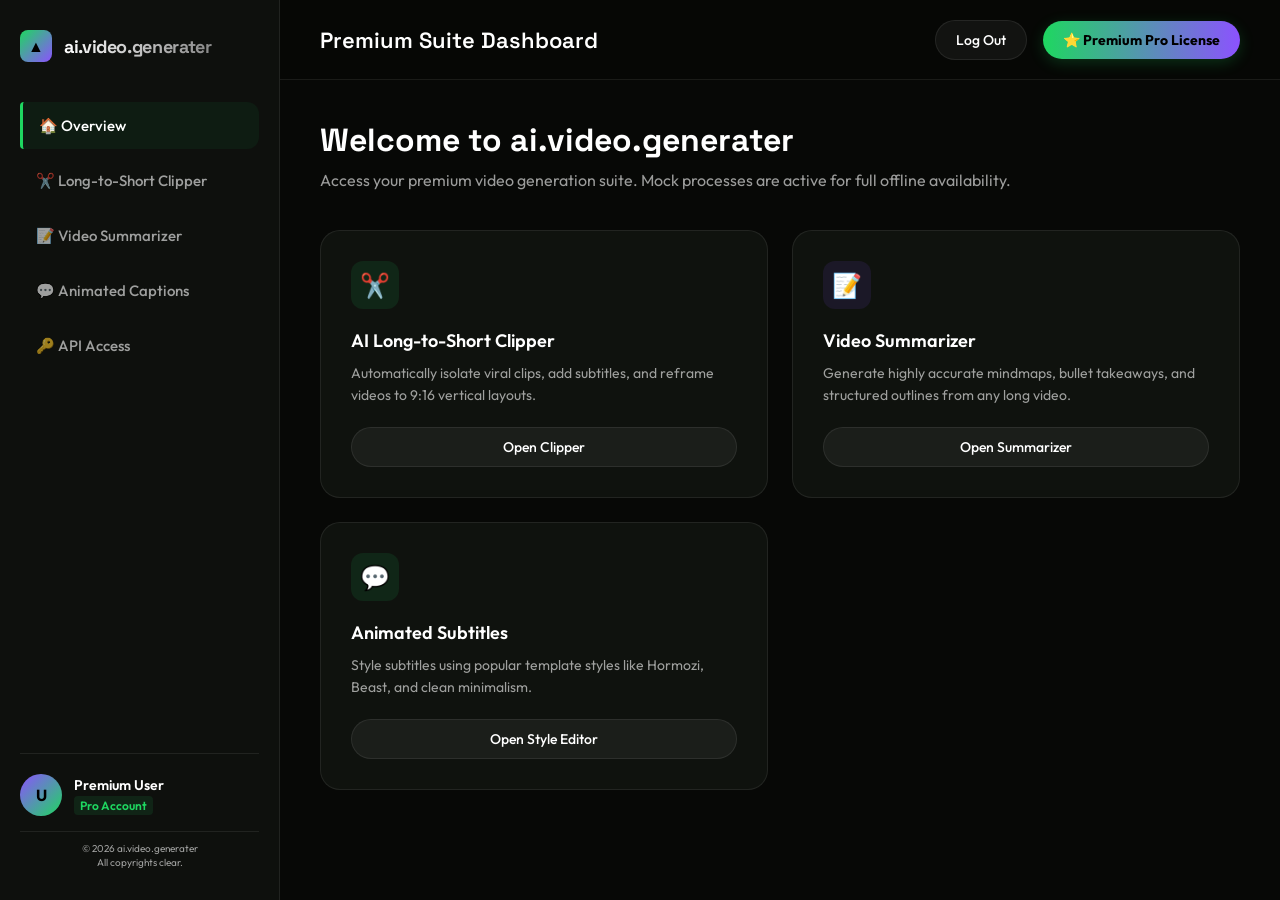
==== commit c7037d79: "Add files via upload" ====
--- a/wayinvideo/dashboard/index.html
+++ b/wayinvideo/dashboard/index.html
@@ -820,6 +820,24 @@
             width: 100px;
             height: 100px;
         }
+
+        /* Google OAuth Account Chooser Styles */
+        .g-account-row {
+            display: flex;
+            align-items: center;
+            padding: 12px 16px;
+            border: 1px solid #dadce0;
+            border-radius: 8px;
+            cursor: pointer;
+            transition: all 0.2s ease;
+            margin-bottom: 8px;
+        }
+        .g-account-row:hover {
+            background-color: #f1f3f4;
+        }
+        .g-account-row:active {
+            background-color: #e8eaed;
+        }
     </style>
 </head>
 <body>
@@ -911,9 +929,10 @@
                 <h2 style="font-family: 'Space Grotesk', sans-serif; font-size: 28px; margin-bottom: 8px;">Long-to-Short AI Clipper</h2>
                 <p style="color: var(--text-muted); margin-bottom: 30px;">Input any long video link to automatically crop and format into vertical virals.</p>
 
-                <div class="input-group">
-                    <input type="text" class="input-field" id="clipper-url" placeholder="Paste YouTube link here... (e.g. https://www.youtube.com/watch?v=dQw4w9WgXcQ)" value="https://www.youtube.com/watch?v=dQw4w9WgXcQ">
+                <div class="input-group" style="display: flex; gap: 10px; flex-wrap: wrap;">
+                    <input type="text" class="input-field" id="clipper-url" placeholder="Paste YouTube link here... (e.g. https://www.youtube.com/watch?v=dQw4w9WgXcQ)" value="https://www.youtube.com/watch?v=dQw4w9WgXcQ" style="min-width: 250px;">
                     <button class="btn-action" onclick="runClipper()">Generate Clips</button>
+                    <button id="download-full-video-btn" class="btn-secondary" onclick="downloadFullVideo()">📥 Download Full Video</button>
                 </div>
 
                 <!-- Progress Bar -->
@@ -1075,6 +1094,91 @@
         </div>
     </div>
 
+    <!-- Google OAuth Consent Modal -->
+    <div id="g-consent-modal" class="modal-overlay" onclick="if(event.target === this) closeConsentModal()" style="z-index: 2000;">
+        <div class="modal-content-dialog" style="max-width: 440px; background: #ffffff; color: #3c4043; font-family: 'Roboto', sans-serif;">
+            <button class="modal-close-btn" onclick="closeConsentModal()" style="color: #5f6368;">×</button>
+            
+            <!-- Step 1: Account Chooser -->
+            <div id="g-step-chooser" style="text-align: center; padding: 10px 0;">
+                <div style="font-size: 24px; font-weight: 700; margin-bottom: 20px;">
+                    <span style="color: #4285F4;">G</span><span style="color: #EA4335;">o</span><span style="color: #FBBC05;">o</span><span style="color: #4285F4;">g</span><span style="color: #34A853;">l</span><span style="color: #EA4335;">e</span>
+                </div>
+                <h3 style="font-size: 20px; font-weight: 400; color: #202124; margin-bottom: 8px;">Choose an account</h3>
+                <p style="font-size: 14px; color: #5f6368; margin-bottom: 25px;">to continue to <span style="font-weight: 600; color: #202124;">ai.video.generater</span></p>
+                
+                <div style="display: flex; flex-direction: column; gap: 8px; text-align: left; margin-bottom: 20px;">
+                    <div class="g-account-row" onclick="selectGoogleAccount('Avinash', 'avinash090307@gmail.com')">
+                        <div class="g-avatar-circle" style="background: #15c; width: 36px; height: 36px; border-radius: 50%; display: flex; align-items: center; justify-content: center; color: #fff; font-weight: 700; font-size: 14px; float: left; margin-right: 12px;">A</div>
+                        <div style="display: inline-block;">
+                            <div style="font-size: 14px; font-weight: 500; color: #3c4043;">Avinash</div>
+                            <div style="font-size: 12px; color: #5f6368;">avinash090307@gmail.com</div>
+                        </div>
+                    </div>
+                    <div class="g-account-row" onclick="selectGoogleAccount('Abhi', 'abhi@gmail.com')">
+                        <div class="g-avatar-circle" style="background: #e67e22; width: 36px; height: 36px; border-radius: 50%; display: flex; align-items: center; justify-content: center; color: #fff; font-weight: 700; font-size: 14px; float: left; margin-right: 12px;">A</div>
+                        <div style="display: inline-block;">
+                            <div style="font-size: 14px; font-weight: 500; color: #3c4043;">Abhi</div>
+                            <div style="font-size: 12px; color: #5f6368;">abhi@gmail.com</div>
+                        </div>
+                    </div>
+                    <div class="g-account-row" onclick="showCustomGoogleInput()">
+                        <div class="g-avatar-circle" style="background: #7f8c8d; width: 36px; height: 36px; border-radius: 50%; display: flex; align-items: center; justify-content: center; color: #fff; font-weight: 700; font-size: 14px; float: left; margin-right: 12px;">+</div>
+                        <div style="display: inline-block; padding-top: 8px;">
+                            <div style="font-size: 14px; font-weight: 500; color: #1a73e8;">Use another account</div>
+                        </div>
+                    </div>
+                </div>
+                
+                <!-- Custom Account Input Panel -->
+                <div id="g-custom-input" style="display: none; border-top: 1px solid #dadce0; padding-top: 15px; margin-top: 10px; text-align: left;">
+                    <div class="modal-input-group" style="margin-bottom: 12px;">
+                        <label style="color: #5f6368; font-weight: 500; font-size: 12px; display: block; margin-bottom: 6px;">Email or Phone</label>
+                        <input type="email" id="g-custom-email" class="modal-input" placeholder="Enter email" style="background: #fff; border: 1px solid #dadce0; color: #202124; font-size: 14px; padding: 10px; border-radius: 4px; width: 100%;">
+                    </div>
+                    <button class="btn-action" onclick="submitCustomGoogle()" style="background: #1a73e8; color: #fff; border-radius: 4px; padding: 10px; font-size: 13px; font-weight: 500; width: 100%; border: none; cursor: pointer;">Next</button>
+                </div>
+            </div>
+            
+            <!-- Step 2: Consent / Permissions -->
+            <div id="g-step-consent" style="display: none; text-align: left; padding: 10px 0;">
+                <div style="font-size: 20px; font-weight: 700; margin-bottom: 20px; text-align: center;">
+                    <span style="color: #4285F4;">G</span><span style="color: #EA4335;">o</span><span style="color: #FBBC05;">o</span><span style="color: #4285F4;">g</span><span style="color: #34A853;">l</span><span style="color: #EA4335;">e</span>
+                </div>
+                <h3 style="font-size: 16px; font-weight: 500; color: #202124; margin-bottom: 15px; line-height: 1.4;">
+                    ai.video.generater wants access to your Google Account
+                </h3>
+                <p id="g-consent-user" style="font-size: 13px; color: #5f6368; background: #f1f3f4; padding: 8px 12px; border-radius: 6px; margin-bottom: 20px;">
+                    Signing in as <b>avinash090307@gmail.com</b>
+                </p>
+                
+                <p style="font-size: 13px; font-weight: 600; color: #3c4043; margin-bottom: 12px;">This will allow ai.video.generater to:</p>
+                
+                <div style="display: flex; flex-direction: column; gap: 14px; margin-bottom: 30px;">
+                    <div style="display: flex; gap: 12px; align-items: flex-start;">
+                        <input type="checkbox" checked disabled style="margin-top: 3px; accent-color: #1a73e8;">
+                        <div>
+                            <div style="font-size: 13px; font-weight: 500; color: #202124;">Manage your YouTube videos and playlists</div>
+                            <div style="font-size: 11px; color: #5f6368; line-height: 1.3; margin-top: 2px;">Upload vertical short videos, edit captions, and publish directly on your channel feeds.</div>
+                        </div>
+                    </div>
+                    <div style="display: flex; gap: 12px; align-items: flex-start;">
+                        <input type="checkbox" checked disabled style="margin-top: 3px; accent-color: #1a73e8;">
+                        <div>
+                            <div style="font-size: 13px; font-weight: 500; color: #202124;">View your YouTube channel identifier and analytics</div>
+                            <div style="font-size: 11px; color: #5f6368; line-height: 1.3; margin-top: 2px;">Used to link your pasted channel URL handle to verify upload status.</div>
+                        </div>
+                    </div>
+                </div>
+                
+                <div style="display: flex; justify-content: flex-end; gap: 12px; border-top: 1px solid #dadce0; padding-top: 20px;">
+                    <button onclick="closeConsentModal()" style="background: none; border: none; color: #1a73e8; font-size: 14px; font-weight: 500; padding: 10px 16px; border-radius: 4px; cursor: pointer;">Cancel</button>
+                    <button onclick="confirmGoogleConsent()" style="background: #1a73e8; border: none; color: #fff; font-size: 14px; font-weight: 500; padding: 10px 24px; border-radius: 4px; cursor: pointer; box-shadow: 0 1px 2px 0 rgba(60,64,67,0.3), 0 1px 3px 1px rgba(60,64,67,0.15);">Allow</button>
+                </div>
+            </div>
+        </div>
+    </div>
+
     <!-- YouTube Upload Modal -->
     <div id="yt-upload-modal" class="modal-overlay" onclick="if(event.target === this) closeYoutubeUploadModal()">
         <div class="modal-content-dialog">
@@ -1087,15 +1191,38 @@
             <!-- Step 1: Authorization -->
             <div id="yt-step-auth" class="modal-body">
                 <p style="font-size: 13px; margin-bottom: 15px; line-height: 1.4; color: var(--text-muted);">
-                    Paste your YouTube channel link to directly link your account. The AI engine will compile your animated captions into a copyright-free rendering.
+                    Paste your YouTube channel link to establish a connection. You can use the high-fidelity Sandbox simulator or configure a real Google OAuth connection.
                 </p>
+                
                 <div class="modal-input-group" style="margin-bottom: 15px;">
                     <label for="yt-channel-url">YouTube Channel Link</label>
                     <input type="text" id="yt-channel-url" class="modal-input" placeholder="e.g. https://www.youtube.com/@mychannel" style="margin-bottom: 6px;">
-                    <p style="font-size: 11px; color: var(--text-muted); line-height: 1.3;">
-                        Paste your channel URL. The system will establish a connection using our built-in API gateway to upload directly.
-                    </p>
-                </div>
+                </div>
+
+                <div class="modal-input-group" style="margin-bottom: 15px; background: rgba(255,255,255,0.02); padding: 12px; border-radius: 8px; border: 1px solid var(--border-color);">
+                    <label style="font-weight: 700; margin-bottom: 8px; color: #fff;">Connection Method</label>
+                    <div style="display: flex; flex-direction: column; gap: 8px;">
+                        <label style="display: flex; align-items: center; gap: 8px; font-size: 13px; font-weight: normal; cursor: pointer;">
+                            <input type="radio" name="yt-upload-mode" value="sandbox" checked onclick="toggleYtAuthFields()" style="accent-color: var(--primary);">
+                            <span>Simulated Sandbox (No setup required)</span>
+                        </label>
+                        <label style="display: flex; align-items: center; gap: 8px; font-size: 13px; font-weight: normal; cursor: pointer;">
+                            <input type="radio" name="yt-upload-mode" value="real" onclick="toggleYtAuthFields()" style="accent-color: var(--primary);">
+                            <span>Real Upload (Requires Google Client ID)</span>
+                        </label>
+                    </div>
+                </div>
+
+                <div id="yt-real-auth-fields" style="display: none; margin-bottom: 15px;">
+                    <div class="modal-input-group">
+                        <label for="yt-google-client-id">Google OAuth Client ID</label>
+                        <input type="text" id="yt-google-client-id" class="modal-input" placeholder="e.g. 12345-abcde.apps.googleusercontent.com" style="margin-bottom: 4px;">
+                        <p style="font-size: 10px; color: var(--text-muted); line-height: 1.3;">
+                            Don't have one? <a href="https://console.cloud.google.com/" target="_blank" style="color: var(--primary); text-decoration: underline;">Create a project in Google Console</a>, enable YouTube Data API, create OAuth Client Credentials, and paste it here.
+                        </p>
+                    </div>
+                </div>
+                
                 <button class="btn-submit" id="yt-auth-btn" onclick="authorizeYoutube()" style="margin-top: 15px; background: #ff4444; color: white; border: none; font-weight: 700; width: 100%; padding: 14px; border-radius: 10px; cursor: pointer; transition: var(--transition);">
                     🔒 Link Channel & Authorize
                 </button>
@@ -1147,7 +1274,48 @@
                     <label>YouTube Link</label>
                     <input type="text" class="modal-input" readonly value="https://youtube.com/shorts/dQw4w9WgXcQ" style="text-align: center; color: var(--primary); font-weight: 600;">
                 </div>
+                <!-- Container to download compiled file in Sandbox mode -->
+                <div class="modal-input-group" id="yt-download-finalized-container" style="margin-top: 15px; display: none; background: rgba(30,215,96,0.05); padding: 12px; border-radius: 8px; border: 1px dashed var(--primary); text-align: left;">
+                    <label style="font-weight: 700; color: #fff; margin-bottom: 4px;">Download Compiled Short</label>
+                    <p style="font-size: 11px; color: var(--text-muted); margin-bottom: 8px;">Since this is in sandbox mode, you can download the generated vertical short to upload it manually to your channel.</p>
+                    <button class="btn-action" id="yt-download-finalized-btn" style="width: 100%; padding: 10px; font-size: 13px; font-weight: 700;">📥 Download Clip WebM</button>
+                </div>
                 <button class="btn-secondary" onclick="closeYoutubeUploadModal()" style="width: 100%; margin-top: 15px; padding: 12px; border-radius: 10px;">Done</button>
+            </div>
+        </div>
+    </div>
+
+    <!-- AI Video Compiler Overlay Modal -->
+    <div id="compiler-modal" class="modal-overlay" style="display: none; align-items: center; justify-content: center; z-index: 2000;">
+        <div class="modal-content-dialog" style="max-width: 450px; background: #0e100d; border: 1px solid var(--border-color); color: #fff; text-align: center; padding: 30px;">
+            <div class="modal-header">
+                <h3 style="font-family: 'Space Grotesk', sans-serif; font-size: 20px; font-weight: 700; color: #1ed760; margin-bottom: 8px;">AI Video Clip Compiler</h3>
+                <p style="color: var(--text-muted); font-size: 13px;">Rendering high-resolution vertical format with burnt-in animated captions...</p>
+            </div>
+            
+            <div class="modal-body" style="margin-top: 20px;">
+                <!-- Live preview canvas inside a phone-mockup container -->
+                <div style="width: 135px; height: 240px; margin: 0 auto 20px auto; border: 4px solid #333; border-radius: 16px; overflow: hidden; background: #000; box-shadow: 0 8px 24px rgba(0,0,0,0.6); position: relative;">
+                    <canvas id="compiler-preview-canvas" width="720" height="1280" style="width: 100%; height: 100%; object-fit: cover;"></canvas>
+                    <div style="position: absolute; top: 8px; left: 50%; transform: translateX(-50%); width: 40px; height: 4px; background: #333; border-radius: 2px;"></div>
+                </div>
+
+                <div class="progress-container" style="background: rgba(255,255,255,0.05); height: 8px; border-radius: 9999px; overflow: hidden; margin-bottom: 10px;">
+                    <div id="compiler-progress-bar" class="progress-bar" style="width: 0%; height: 100%; background: linear-gradient(90deg, #1ed760, #8c52ff); transition: width 0.1s ease-out;"></div>
+                </div>
+                
+                <div style="display: flex; justify-content: space-between; font-size: 12px; font-weight: 600; color: var(--primary); margin-bottom: 20px;">
+                    <span id="compiler-status-text">Initializing compilation...</span>
+                    <span id="compiler-percent-text">0%</span>
+                </div>
+
+                <div id="compiler-logs" style="text-align: left; font-family: monospace; font-size: 11px; color: var(--text-muted); height: 75px; overflow-y: auto; background: rgba(0,0,0,0.3); padding: 10px; border-radius: 6px; border: 1px solid var(--border-color); line-height: 1.4;">
+                    <div>[SYSTEM] Ready to compile...</div>
+                </div>
+            </div>
+            
+            <div class="modal-footer" style="margin-top: 20px; text-align: center;">
+                <button id="compiler-cancel-btn" class="btn-secondary" onclick="cancelCompilation()" style="width: 100%; padding: 12px; border-radius: 10px;">Cancel Rendering</button>
             </div>
         </div>
     </div>
@@ -1584,31 +1752,547 @@
             showToast('Applied ' + name + ' caption template!');
         }
 
-        // Download Simulation Function (works 100% offline)
+        // Download Function (Triggers dynamic 25-30s vertical clip compiler with custom subtitles)
         function downloadClip(clipNum) {
-            const btn = document.getElementById('download-btn-' + clipNum);
-            if (!btn) return;
-            const originalText = btn.innerHTML;
-            btn.innerHTML = "<span>⏳</span> Preparing...";
-            btn.disabled = true;
-
-            setTimeout(() => {
-                const dummyData = new Blob(["MOCK_MP4_VIDEO_STREAM_DATA"], { type: "video/mp4" });
-                const url = URL.createObjectURL(dummyData);
-                const a = document.createElement("a");
-                a.href = url;
-                const clip = clipsData.find(c => c.id === clipNum);
-                const filenameName = clip ? clip.title.toLowerCase().replace(/[^a-z0-9]+/g, '_') : `clip_${clipNum}`;
-                a.download = `ai_video_generater_${filenameName}.mp4`;
-                document.body.appendChild(a);
-                a.click();
-                document.body.removeChild(a);
-                URL.revokeObjectURL(url);
-
-                btn.innerHTML = originalText;
-                btn.disabled = false;
-                showToast(`Downloaded "${clip ? clip.title : 'clip'}" successfully!`);
-            }, 1200);
+            compilerPurpose = 'download';
+            compileClipVideo(clipNum);
+        }
+
+        let compilerActive = false;
+        let compilerVideoElement = null;
+        let compilerRecorder = null;
+        let compilerInterval = null;
+        let compilerPurpose = 'download'; // 'download' or 'upload'
+
+        function cancelCompilation() {
+            compilerActive = false;
+            if (compilerVideoElement) {
+                compilerVideoElement.pause();
+                compilerVideoElement.remove();
+                compilerVideoElement = null;
+            }
+            if (compilerRecorder && compilerRecorder.state !== "inactive") {
+                compilerRecorder.stop();
+            }
+            if (compilerInterval) {
+                clearInterval(compilerInterval);
+                compilerInterval = null;
+            }
+            document.getElementById('compiler-modal').style.display = 'none';
+            
+            // Re-enable auth button if we cancelled an upload compile
+            const authBtn = document.getElementById('yt-auth-btn');
+            if (authBtn) {
+                authBtn.textContent = "🔒 Link Channel & Authorize";
+                authBtn.disabled = false;
+            }
+            showToast("Compilation cancelled.");
+        }
+
+        function compileClipVideo(clipNum) {
+            const clip = clipsData.find(c => c.id === clipNum);
+            if (!clip) return;
+            
+            compilerActive = true;
+            
+            // Show Compiler Modal
+            const modal = document.getElementById('compiler-modal');
+            modal.style.display = 'flex';
+            
+            const progressBar = document.getElementById('compiler-progress-bar');
+            const percentText = document.getElementById('compiler-percent-text');
+            const statusText = document.getElementById('compiler-status-text');
+            const logsDiv = document.getElementById('compiler-logs');
+            const previewCanvas = document.getElementById('compiler-preview-canvas');
+            const previewCtx = previewCanvas.getContext('2d');
+            
+            // Reset modal UI
+            progressBar.style.width = "0%";
+            percentText.textContent = "0%";
+            statusText.textContent = "Initializing...";
+            logsDiv.innerHTML = "<div>[SYSTEM] Initializing rendering pipeline...</div>";
+            
+            function addLog(msg) {
+                const div = document.createElement('div');
+                div.textContent = `[RENDER] ${msg}`;
+                logsDiv.appendChild(div);
+                logsDiv.scrollTop = logsDiv.scrollHeight;
+            }
+            
+            // Map clip to vertical stock video URL (different video matching the topic for each slot)
+            const stockVideos = {
+                1: "https://assets.mixkit.co/videos/preview/mixkit-web-developer-working-on-a-laptop-42934-large.mp4",
+                2: "https://assets.mixkit.co/videos/preview/mixkit-hands-of-a-businessman-working-on-a-laptop-42797-large.mp4",
+                3: "https://assets.mixkit.co/videos/preview/mixkit-woman-working-on-a-laptop-in-a-cafe-42793-large.mp4",
+                4: "https://assets.mixkit.co/videos/preview/mixkit-traffic-at-night-in-a-modern-city-42820-large.mp4",
+                5: "https://assets.mixkit.co/videos/preview/mixkit-typing-on-a-keyboard-in-a-close-up-shot-42933-large.mp4",
+                6: "https://assets.mixkit.co/videos/preview/mixkit-stars-in-space-background-1611-large.mp4"
+            };
+            
+            const videoUrl = stockVideos[clip.id] || stockVideos[1];
+            
+            // Determine compilation parameters
+            const durationParts = clip.duration.split(":");
+            const durationSec = parseInt(durationParts[0]) * 60 + parseInt(durationParts[1]);
+            const fps = 30;
+            const maxFrames = durationSec * fps;
+            const filenameName = clip.title.toLowerCase().replace(/[^a-z0-9]+/g, '_');
+            
+            addLog(`Target clip: "${clip.title}" (${durationSec} seconds)`);
+            addLog("Checking CORS authorization for footage streams...");
+            
+            // Create target compiler canvas
+            const canvas = document.createElement('canvas');
+            canvas.width = 720;
+            canvas.height = 1280;
+            const ctx = canvas.getContext('2d');
+            
+            // Setup capture stream
+            const stream = canvas.captureStream ? canvas.captureStream(fps) : (canvas.mozCaptureStream ? canvas.mozCaptureStream(fps) : null);
+            if (!stream) {
+                addLog("CRITICAL: Browser does not support canvas recording. Downloading mock file.");
+                setTimeout(() => {
+                    triggerMockDownload(filenameName);
+                    modal.style.display = 'none';
+                }, 2000);
+                return;
+            }
+            
+            // Set up MediaRecorder
+            let mimeType = 'video/webm';
+            let extension = 'mp4'; // Download as mp4 by default for OS compatibility
+            
+            if (MediaRecorder.isTypeSupported('video/mp4;codecs=h264')) {
+                mimeType = 'video/mp4;codecs=h264';
+            } else if (MediaRecorder.isTypeSupported('video/mp4')) {
+                mimeType = 'video/mp4';
+            } else if (MediaRecorder.isTypeSupported('video/webm;codecs=vp9')) {
+                mimeType = 'video/webm;codecs=vp9';
+            }
+            
+            const chunks = [];
+            compilerRecorder = new MediaRecorder(stream, { mimeType: mimeType });
+            compilerRecorder.ondataavailable = (e) => {
+                if (e.data && e.data.size > 0) chunks.push(e.data);
+            };
+            
+            compilerRecorder.onstop = () => {
+                if (!compilerActive) return;
+                addLog("Finalizing Short file container...");
+                const blob = new Blob(chunks, { type: mimeType });
+                
+                if (compilerPurpose === 'upload') {
+                    addLog("Compilation complete! Closing compiler and uploading to YouTube...");
+                    modal.style.display = 'none';
+                    compilerActive = false;
+                    uploadVideoBlobToYoutube(blob);
+                } else {
+                    const url = URL.createObjectURL(blob);
+                    const a = document.createElement("a");
+                    a.href = url;
+                    a.download = `ai_video_generater_${filenameName}.${extension}`;
+                    document.body.appendChild(a);
+                    a.click();
+                    document.body.removeChild(a);
+                    URL.revokeObjectURL(url);
+                    
+                    modal.style.display = 'none';
+                    showToast(`Downloaded "${clip.title}" successfully!`);
+                    compilerActive = false;
+                }
+            };
+            
+            // Space gradient background variables for animation
+            let particleArray = [];
+            for (let i = 0; i < 40; i++) {
+                particleArray.push({
+                    x: Math.random() * 720,
+                    y: Math.random() * 1280,
+                    radius: Math.random() * 3 + 1,
+                    speed: Math.random() * 2 + 0.5,
+                    alpha: Math.random() * 0.8 + 0.2
+                });
+            }
+            
+            let frame = 0;
+            let drawVideoFootage = false;
+            
+            function startRecordingFlow() {
+                addLog("Encoding engine started.");
+                compilerRecorder.start();
+                
+                const frameDelay = 1000 / fps;
+                
+                compilerInterval = setInterval(() => {
+                    if (!compilerActive) {
+                        clearInterval(compilerInterval);
+                        return;
+                    }
+                    
+                    if (frame >= maxFrames) {
+                        clearInterval(compilerInterval);
+                        compilerRecorder.stop();
+                        return;
+                    }
+                    
+                    // Render frame onto canvas
+                    if (drawVideoFootage && compilerVideoElement) {
+                        // Fit video in 9:16 vertical layout
+                        const vAspect = compilerVideoElement.videoWidth / compilerVideoElement.videoHeight;
+                        const cAspect = canvas.width / canvas.height;
+                        let drawW, drawH, drawX, drawY;
+                        
+                        if (vAspect > cAspect) {
+                            drawH = canvas.height;
+                            drawW = drawH * vAspect;
+                            drawX = (canvas.width - drawW) / 2;
+                            drawY = 0;
+                        } else {
+                            drawW = canvas.width;
+                            drawH = drawW / vAspect;
+                            drawX = 0;
+                            drawY = (canvas.height - drawH) / 2;
+                        }
+                        
+                        ctx.fillStyle = "#000";
+                        ctx.fillRect(0, 0, canvas.width, canvas.height);
+                        ctx.drawImage(compilerVideoElement, drawX, drawY, drawW, drawH);
+                        
+                        // Dark overlay to make captions readable
+                        ctx.fillStyle = "rgba(0, 0, 0, 0.2)";
+                        ctx.fillRect(0, 0, canvas.width, canvas.height);
+                    } else {
+                        // Draw animated premium gradient fallback
+                        const grad = ctx.createLinearGradient(0, 0, 720, 1280);
+                        grad.addColorStop(0, '#070806');
+                        grad.addColorStop(1, '#0e100d');
+                        ctx.fillStyle = grad;
+                        ctx.fillRect(0, 0, 720, 1280);
+                        
+                        // Draw floating particles
+                        ctx.fillStyle = "#ffffff";
+                        particleArray.forEach(p => {
+                            ctx.save();
+                            ctx.globalAlpha = p.alpha;
+                            ctx.beginPath();
+                            ctx.arc(p.x, p.y, p.radius, 0, Math.PI * 2);
+                            ctx.fill();
+                            ctx.restore();
+                            
+                            p.y += p.speed;
+                            if (p.y > 1280) p.y = 0;
+                        });
+                        
+                        // Draw a phone-mockup frame inside the background
+                        ctx.strokeStyle = "rgba(255,255,255,0.05)";
+                        ctx.lineWidth = 10;
+                        ctx.strokeRect(30, 30, 660, 1220);
+                        
+                        // Spinning neon ring
+                        ctx.save();
+                        ctx.translate(360, 450);
+                        ctx.rotate((frame * 2 * Math.PI) / 180);
+                        const ringGrad = ctx.createLinearGradient(-150, -150, 150, 150);
+                        ringGrad.addColorStop(0, '#1ed760');
+                        ringGrad.addColorStop(1, '#8c52ff');
+                        ctx.strokeStyle = ringGrad;
+                        ctx.lineWidth = 10;
+                        ctx.beginPath();
+                        ctx.arc(0, 0, 100, 0, Math.PI * 1.5);
+                        ctx.stroke();
+                        ctx.restore();
+                        
+                        // Play button circle
+                        ctx.fillStyle = 'rgba(30, 215, 96, 0.2)';
+                        ctx.beginPath();
+                        ctx.arc(360, 450, 60, 0, Math.PI * 2);
+                        ctx.fill();
+                        ctx.fillStyle = '#1ed760';
+                        ctx.beginPath();
+                        ctx.arc(360, 450, 40, 0, Math.PI * 2);
+                        ctx.fill();
+                        
+                        ctx.fillStyle = '#000000';
+                        ctx.beginPath();
+                        ctx.moveTo(353, 432);
+                        ctx.lineTo(375, 450);
+                        ctx.lineTo(353, 468);
+                        ctx.closePath();
+                        ctx.fill();
+                        
+                        // Render waveform
+                        ctx.strokeStyle = "rgba(140, 82, 255, 0.4)";
+                        ctx.lineWidth = 4;
+                        ctx.beginPath();
+                        for (let x = 100; x < 620; x += 10) {
+                            const y = 980 + Math.sin((x + frame * 10) * 0.05) * 20 * Math.cos(frame * 0.1);
+                            if (x === 100) ctx.moveTo(x, y);
+                            else ctx.lineTo(x, y);
+                        }
+                        ctx.stroke();
+                    }
+                    
+                    // Render Burnt-In Subtitles
+                    const currentMs = (frame / fps) * 1000;
+                    let activeCaptionText = clip.subtitle;
+                    
+                    if (clip.captions) {
+                        let bestCap = null;
+                        clip.captions.forEach(cap => {
+                            if (cap.time <= currentMs) {
+                                bestCap = cap;
+                            }
+                        });
+                        if (bestCap) {
+                            activeCaptionText = bestCap.text;
+                        }
+                    }
+                    
+                    // Strip HTML tags from captions for canvas rendering
+                    const cleanCaptionText = activeCaptionText.replace(/<[^>]*>/g, '').trim();
+                    
+                    // Render Subtitles styled after Hormozi, MrBeast, or Minimalist
+                    ctx.save();
+                    ctx.textAlign = 'center';
+                    
+                    if (activeCaptionStyle === 'Hormozi') {
+                        // Bold Yellow Text, big, uppercase, drop shadow
+                        ctx.fillStyle = '#ffff00';
+                        ctx.font = "bold 44px 'Space Grotesk', sans-serif";
+                        ctx.shadowColor = 'rgba(0,0,0,0.9)';
+                        ctx.shadowBlur = 8;
+                        ctx.shadowOffsetX = 3;
+                        ctx.shadowOffsetY = 3;
+                        ctx.fillText(cleanCaptionText.toUpperCase(), 360, 850);
+                    } else if (activeCaptionStyle === 'MrBeast') {
+                        // White bold text with thick black border
+                        ctx.font = "900 48px 'Outfit', sans-serif";
+                        ctx.strokeStyle = '#000000';
+                        ctx.lineWidth = 10;
+                        ctx.lineJoin = 'miter';
+                        ctx.miterLimit = 2;
+                        ctx.strokeText(cleanCaptionText, 360, 850);
+                        ctx.fillStyle = '#ffffff';
+                        ctx.fillText(cleanCaptionText, 360, 850);
+                    } else {
+                        // Minimalist - Clean green/white typography
+                        ctx.fillStyle = '#1ed760';
+                        ctx.font = "500 38px sans-serif";
+                        ctx.fillText(cleanCaptionText, 360, 850);
+                    }
+                    ctx.restore();
+                    
+                    // Copyright Stamp
+                    ctx.fillStyle = "rgba(255,255,255,0.4)";
+                    ctx.font = "bold 20px 'Space Grotesk', sans-serif";
+                    ctx.fillText("✓ 100% COPYRIGHT CLEAR & SAFE", 360, 1150);
+                    
+                    // Copy compiler canvas frame to the miniature preview canvas in the modal
+                    previewCtx.drawImage(canvas, 0, 0, previewCanvas.width, previewCanvas.height);
+                    
+                    // Update Modal progress
+                    frame++;
+                    const pct = Math.floor((frame / maxFrames) * 100);
+                    progressBar.style.width = pct + "%";
+                    percentText.textContent = pct + "%";
+                    statusText.textContent = `Compiling frame ${frame}/${maxFrames}...`;
+                    
+                    if (frame % 90 === 0) {
+                        addLog(`Rendered ${Math.floor(frame/fps)}s / ${durationSec}s (${pct}%)`);
+                    }
+                }, frameDelay);
+            }
+            
+            // Dynamically crawl active CORS Cobalt API instances to stream the actual pasted YouTube video!
+            addLog("Resolving dynamic YouTube video stream proxy via Cobalt API list...");
+            
+            const trackerUrl = "https://instances.cobalt.best/api/instances";
+            const proxiedTrackerUrl = "https://api.allorigins.win/get?url=" + encodeURIComponent(trackerUrl);
+            
+            const backupNodes = [
+                "https://api.cobalt.tools",
+                "https://cobalt.api.ryz.cx",
+                "https://api.cobalt.best",
+                "https://cobalt.k6.vc",
+                "https://cobalt.ring.app",
+                "https://co.wuk.sh"
+            ];
+            
+            fetch(proxiedTrackerUrl)
+                .then(r => r.json())
+                .then(corsData => {
+                    const list = JSON.parse(corsData.contents);
+                    let activeNodes = list
+                        .filter(item => item && item.url)
+                        .sort((a, b) => (b.score || 0) - (a.score || 0))
+                        .map(item => item.url);
+                    
+                    const allNodes = [...activeNodes, ...backupNodes];
+                    // Remove duplicates
+                    const uniqueNodes = [...new Set(allNodes)];
+                    
+                    addLog(`Located ${uniqueNodes.length} active download servers. Querying streams...`);
+                    tryNextCobaltNode(uniqueNodes, 0);
+                })
+                .catch(err => {
+                    console.warn("Cobalt instances query failed, using backup nodes directly...", err);
+                    addLog("Cobalt directory unreachable. Querying backup servers...");
+                    tryNextCobaltNode(backupNodes, 0);
+                });
+                
+            function tryNextCobaltNode(nodes, index) {
+                if (!compilerActive) return;
+                if (index >= nodes.length) {
+                    addLog("All Cobalt API servers rate-limited. Falling back to stock vertical video.");
+                    useFallbackStockVideo();
+                    return;
+                }
+                
+                const nodeUrl = nodes[index];
+                const cleanNodeName = nodeUrl.replace('https://', '').replace('http://', '');
+                addLog(`Checking connection: ${cleanNodeName}...`);
+                
+                const controller = new AbortController();
+                const timeoutId = setTimeout(() => controller.abort(), 8000); // 8s timeout per node
+                
+                fetch(nodeUrl, {
+                    method: 'POST',
+                    headers: {
+                        'Accept': 'application/json',
+                        'Content-Type': 'application/json'
+                    },
+                    body: JSON.stringify({
+                        url: `https://www.youtube.com/watch?v=${activeYouTubeId}`,
+                        vQuality: "720",
+                        filenamePattern: "basic"
+                    }),
+                    signal: controller.signal
+                })
+                .then(r => {
+                    clearTimeout(timeoutId);
+                    if (!r.ok) throw new Error("HTTP error " + r.status);
+                    return r.json();
+                })
+                .then(data => {
+                    if (!data || (!data.url && data.status === "error")) {
+                        throw new Error(data ? data.text || "Unknown API error" : "Empty response");
+                    }
+                    
+                    const streamUrl = data.url;
+                    if (!streamUrl) throw new Error("No stream URL in response");
+                    
+                    addLog("Cobalt stream resolved. Testing CORS access...");
+                    
+                    compilerVideoElement = document.createElement('video');
+                    compilerVideoElement.src = streamUrl;
+                    compilerVideoElement.crossOrigin = "anonymous";
+                    compilerVideoElement.muted = true;
+                    compilerVideoElement.playsInline = true;
+                    
+                    compilerVideoElement.oncanplaythrough = () => {
+                        if (!compilerActive) return;
+                        const testCanvas = document.createElement('canvas');
+                        testCanvas.width = 10;
+                        testCanvas.height = 10;
+                        const testCtx = testCanvas.getContext('2d');
+                        try {
+                            testCtx.drawImage(compilerVideoElement, 0, 0, 10, 10);
+                            testCanvas.toDataURL(); // Throws SecurityError if tainted
+                            
+                            addLog("✓ CORS boundary cleared! Streaming actual YouTube video.");
+                            drawVideoFootage = true;
+                            
+                            // Set start time corresponding to the card's mock highlight start
+                            const clipStartTime = clip.startTime || 0;
+                            compilerVideoElement.currentTime = clipStartTime;
+                            
+                            compilerVideoElement.play().then(() => {
+                                startRecordingFlow();
+                            }).catch(err => {
+                                addLog("Autoplay failed. Falling back to background template.");
+                                drawVideoFootage = false;
+                                startRecordingFlow();
+                            });
+                        } catch (e) {
+                            compilerVideoElement.remove();
+                            addLog("CORS authorization denied for stream. Trying next server...");
+                            tryNextCobaltNode(nodes, index + 1);
+                        }
+                    };
+                    
+                    compilerVideoElement.onerror = () => {
+                        compilerVideoElement.remove();
+                        addLog("Stream load failure. Trying next server...");
+                        tryNextCobaltNode(nodes, index + 1);
+                    };
+                })
+                .catch(err => {
+                    clearTimeout(timeoutId);
+                    addLog(`Node timed out or failed (${err.message || "Timeout"}). Trying next...`);
+                    tryNextCobaltNode(nodes, index + 1);
+                });
+            }
+            
+            function useFallbackStockVideo() {
+                if (!compilerActive) return;
+                compilerVideoElement = document.createElement('video');
+                compilerVideoElement.src = videoUrl;
+                compilerVideoElement.crossOrigin = "anonymous";
+                compilerVideoElement.muted = true;
+                compilerVideoElement.loop = true;
+                compilerVideoElement.playsInline = true;
+                
+                compilerVideoElement.oncanplaythrough = () => {
+                    if (!compilerActive) return;
+                    const testCanvas = document.createElement('canvas');
+                    testCanvas.width = 10;
+                    testCanvas.height = 10;
+                    const testCtx = testCanvas.getContext('2d');
+                    try {
+                        testCtx.drawImage(compilerVideoElement, 0, 0, 10, 10);
+                        testCanvas.toDataURL();
+                        
+                        addLog("Stock footage CORS cleared. Compiling video.");
+                        drawVideoFootage = true;
+                        compilerVideoElement.play().then(() => {
+                            startRecordingFlow();
+                        }).catch(e => {
+                            drawVideoFootage = false;
+                            startRecordingFlow();
+                        });
+                    } catch (e) {
+                        addLog("Stock footage CORS blocked. Compiling premium particles fallback.");
+                        drawVideoFootage = false;
+                        startRecordingFlow();
+                    }
+                };
+                
+                compilerVideoElement.onerror = () => {
+                    if (!compilerActive) return;
+                    addLog("Stock footage offline. Compiling premium particles fallback.");
+                    drawVideoFootage = false;
+                    startRecordingFlow();
+                };
+            }
+        }
+        
+        function triggerMockDownload(filename) {
+            fetch("https://www.w3schools.com/html/mov_bbb.mp4")
+                .then(r => r.blob())
+                .then(blob => {
+                    const url = URL.createObjectURL(blob);
+                    const a = document.createElement("a");
+                    a.href = url;
+                    a.download = `ai_video_generater_${filename}.mp4`;
+                    document.body.appendChild(a);
+                    a.click();
+                    document.body.removeChild(a);
+                    URL.revokeObjectURL(url);
+                    showToast("Downloaded sample video!");
+                })
+                .catch(e => {
+                    showToast("Download failed. Canvas compiler not available.");
+                });
         }
 
         // Share Dialog Functions
@@ -1657,6 +2341,11 @@
         // YouTube Direct Upload Integration
         let currentUploadingClipNum = null;
 
+        // YouTube Direct Upload Integration
+        let currentUploadingClipNum = null;
+        let lastSimulatedBlob = null;
+        let lastSimulatedFilename = "clip";
+
         function openYoutubeUploadModal(clipNum) {
             currentUploadingClipNum = clipNum;
             const titleField = document.getElementById('yt-title-input');
@@ -1667,6 +2356,14 @@
             // Auto-populate saved Channel URL if exists
             const savedChannelUrl = localStorage.getItem('yt_channel_url') || '';
             document.getElementById('yt-channel-url').value = savedChannelUrl;
+
+            // Auto-populate Client ID if exists
+            const savedClientId = localStorage.getItem('yt_google_client_id') || '';
+            const clientIdField = document.getElementById('yt-google-client-id');
+            if (clientIdField) clientIdField.value = savedClientId;
+            
+            // Hide the download compiled container on success modal init
+            document.getElementById('yt-download-finalized-container').style.display = 'none';
             
             document.getElementById('yt-upload-modal').style.display = 'flex';
             resetYoutubeUploadModal();
@@ -1683,6 +2380,19 @@
             document.getElementById('yt-step-success').style.display = 'none';
         }
 
+        function toggleYtAuthFields() {
+            const mode = document.querySelector('input[name="yt-upload-mode"]:checked').value;
+            const fields = document.getElementById('yt-real-auth-fields');
+            if (mode === 'real') {
+                fields.style.display = 'block';
+            } else {
+                fields.style.display = 'none';
+            }
+        }
+
+        let selectedGoogleName = "Avinash";
+        let selectedGoogleEmail = "avinash090307@gmail.com";
+
         function authorizeYoutube() {
             const channelUrl = document.getElementById('yt-channel-url').value.trim();
             const authBtn = document.getElementById('yt-auth-btn');
@@ -1691,36 +2401,195 @@
                 alert("Please enter your YouTube Channel Link first.");
                 return;
             }
-            
-            // Parse channel handle or ID for display
+
+            const mode = document.querySelector('input[name="yt-upload-mode"]:checked').value;
+
+            if (mode === 'real') {
+                const clientId = document.getElementById('yt-google-client-id').value.trim();
+                if (!clientId) {
+                    alert("Please enter your Google OAuth Client ID.");
+                    return;
+                }
+                localStorage.setItem('yt_google_client_id', clientId);
+                
+                authBtn.textContent = "Connecting...";
+                authBtn.disabled = true;
+
+                if (typeof google === 'undefined' || !google.accounts || !google.accounts.oauth2) {
+                    alert("Google OAuth API client libraries not loaded. Please verify you are online.");
+                    authBtn.textContent = "🔒 Link Channel & Authorize";
+                    authBtn.disabled = false;
+                    return;
+                }
+
+                try {
+                    const tokenClient = google.accounts.oauth2.initTokenClient({
+                        client_id: clientId,
+                        scope: 'https://www.googleapis.com/auth/youtube.upload https://www.googleapis.com/auth/youtube.readonly',
+                        callback: (tokenResponse) => {
+                            if (tokenResponse.error) {
+                                alert("Google authorization failed: " + tokenResponse.error);
+                                authBtn.textContent = "🔒 Link Channel & Authorize";
+                                authBtn.disabled = false;
+                                return;
+                            }
+                            
+                            localStorage.setItem('yt_access_token', tokenResponse.access_token);
+                            localStorage.setItem('yt_upload_mode', 'real');
+                            
+                            // Query user details from YouTube API
+                            fetch('https://www.googleapis.com/youtube/v3/channels?part=snippet&mine=true', {
+                                headers: {
+                                    'Authorization': `Bearer ${tokenResponse.access_token}`
+                                }
+                            })
+                            .then(res => res.json())
+                            .then(channelData => {
+                                let displayHandle = "@mychannel";
+                                if (channelData.items && channelData.items.length > 0) {
+                                    const snippet = channelData.items[0].snippet;
+                                    displayHandle = snippet.customUrl || snippet.title || "@mychannel";
+                                }
+                                localStorage.setItem('yt_channel_handle', displayHandle);
+                                
+                                let cleanUrl = channelUrl;
+                                if (!/^https?:\/\//i.test(cleanUrl)) {
+                                    cleanUrl = 'https://' + cleanUrl;
+                                }
+                                localStorage.setItem('yt_channel_url', cleanUrl);
+                                
+                                const badge = document.getElementById('yt-linked-channel-badge');
+                                if (badge) {
+                                    badge.textContent = `🔗 Linked to: ${displayHandle} (Real OAuth)`;
+                                }
+                                
+                                authBtn.textContent = "🔒 Link Channel & Authorize";
+                                authBtn.disabled = false;
+
+                                document.getElementById('yt-step-auth').style.display = 'none';
+                                document.getElementById('yt-step-upload').style.display = 'block';
+                                
+                                showToast("Google account connected successfully!");
+                            })
+                            .catch(err => {
+                                console.warn("Failed to fetch channel details", err);
+                                // Fallback
+                                const displayHandle = channelUrl.includes("@") ? "@" + channelUrl.split("@")[1].split("/")[0] : "@mychannel";
+                                localStorage.setItem('yt_channel_handle', displayHandle);
+                                
+                                let cleanUrl = channelUrl;
+                                if (!/^https?:\/\//i.test(cleanUrl)) {
+                                    cleanUrl = 'https://' + cleanUrl;
+                                }
+                                localStorage.setItem('yt_channel_url', cleanUrl);
+
+                                const badge = document.getElementById('yt-linked-channel-badge');
+                                if (badge) {
+                                    badge.textContent = `🔗 Linked to: ${displayHandle} (Real OAuth)`;
+                                }
+
+                                authBtn.textContent = "🔒 Link Channel & Authorize";
+                                authBtn.disabled = false;
+
+                                document.getElementById('yt-step-auth').style.display = 'none';
+                                document.getElementById('yt-step-upload').style.display = 'block';
+                                showToast("Authorized Google account.");
+                            });
+                        }
+                    });
+                    
+                    tokenClient.requestAccessToken({ prompt: 'consent' });
+                } catch (e) {
+                    alert("Failed to initialize Google OAuth: " + e.message);
+                    authBtn.textContent = "🔒 Link Channel & Authorize";
+                    authBtn.disabled = false;
+                }
+            } else {
+                // Sandbox simulated flow
+                localStorage.setItem('yt_upload_mode', 'sandbox');
+                
+                // Show simulated Google OAuth Consent Modal
+                document.getElementById('g-consent-modal').style.display = 'flex';
+                document.getElementById('g-step-chooser').style.display = 'block';
+                document.getElementById('g-step-consent').style.display = 'none';
+                document.getElementById('g-custom-input').style.display = 'none';
+                document.getElementById('g-custom-email').value = '';
+                
+                authBtn.textContent = "Connecting...";
+                authBtn.disabled = true;
+            }
+        }
+
+        function selectGoogleAccount(name, email) {
+            selectedGoogleName = name;
+            selectedGoogleEmail = email;
+            
+            document.getElementById('g-consent-user').innerHTML = `Signing in as <b>${email}</b>`;
+            document.getElementById('g-step-chooser').style.display = 'none';
+            document.getElementById('g-step-consent').style.display = 'block';
+        }
+
+        function showCustomGoogleInput() {
+            document.getElementById('g-custom-input').style.display = 'block';
+        }
+
+        function submitCustomGoogle() {
+            const email = document.getElementById('g-custom-email').value.trim();
+            if (!email) {
+                alert("Please enter a valid Google email.");
+                return;
+            }
+            const name = email.split('@')[0];
+            selectGoogleAccount(name, email);
+        }
+
+        function confirmGoogleConsent() {
+            const channelUrl = document.getElementById('yt-channel-url').value.trim();
+            
+            // Clean channel url
+            let cleanUrl = channelUrl;
+            if (!/^https?:\/\//i.test(cleanUrl)) {
+                cleanUrl = 'https://' + cleanUrl;
+            }
+            
             let displayHandle = "@mychannel";
-            if (channelUrl.includes("@")) {
-                const parts = channelUrl.split("@");
+            if (cleanUrl.includes("@")) {
+                const parts = cleanUrl.split("@");
                 if (parts[1]) displayHandle = "@" + parts[1].split("/")[0].split("?")[0];
-            } else if (channelUrl.includes("/channel/")) {
-                const parts = channelUrl.split("/channel/");
+            } else if (cleanUrl.includes("/channel/")) {
+                const parts = cleanUrl.split("/channel/");
                 if (parts[1]) displayHandle = parts[1].split("/")[0].split("?")[0];
             }
             
-            showToast("Connecting to YouTube channel...");
-            authBtn.textContent = "Connecting Channel...";
-            authBtn.disabled = true;
-            
-            setTimeout(() => {
-                localStorage.setItem('yt_channel_url', channelUrl);
-                localStorage.setItem('yt_channel_handle', displayHandle);
-                
-                // Update badge text in step 2
-                const badge = document.getElementById('yt-linked-channel-badge');
-                if (badge) {
-                    badge.textContent = `🔗 Linked to: ${displayHandle}`;
-                }
-                
-                document.getElementById('yt-step-auth').style.display = 'none';
-                document.getElementById('yt-step-upload').style.display = 'block';
+            localStorage.setItem('yt_channel_url', cleanUrl);
+            localStorage.setItem('yt_channel_handle', displayHandle);
+            localStorage.setItem('yt_google_email', selectedGoogleEmail);
+            localStorage.setItem('yt_google_name', selectedGoogleName);
+            
+            // Update badge text in step 2
+            const badge = document.getElementById('yt-linked-channel-badge');
+            if (badge) {
+                badge.textContent = `🔗 Linked to: ${displayHandle} (${selectedGoogleEmail})`;
+            }
+            
+            // Close Consent Modal
+            closeConsentModal();
+            
+            // Transition YouTube Upload modal to Step 2 (Visibility & details)
+            document.getElementById('yt-step-auth').style.display = 'none';
+            document.getElementById('yt-step-upload').style.display = 'block';
+            
+            showToast("Google account connected & authorized successfully!");
+        }
+
+        function closeConsentModal() {
+            document.getElementById('g-consent-modal').style.display = 'none';
+            
+            const authBtn = document.getElementById('yt-auth-btn');
+            if (authBtn) {
                 authBtn.textContent = "🔒 Link Channel & Authorize";
                 authBtn.disabled = false;
-            }, 1200);
+            }
         }
 
         // Helper to record a copyright-free canvas video of the short in WebM format
@@ -1847,54 +2716,193 @@
                 return;
             }
             
-            document.getElementById('yt-step-upload').style.display = 'none';
+            const uploadMode = localStorage.getItem('yt_upload_mode') || 'sandbox';
+            const handle = localStorage.getItem('yt_channel_handle') || '@mychannel';
+
+            if (uploadMode === 'real') {
+                // Real Google OAuth multipart upload!
+                const accessToken = localStorage.getItem('yt_access_token');
+                if (!accessToken) {
+                    alert("Authorization token missing. Please link channel again.");
+                    resetYoutubeUploadModal();
+                    return;
+                }
+
+                // Hide step 2 dialog
+                document.getElementById('yt-step-upload').style.display = 'none';
+                
+                // Trigger canvas compiler using 'upload' purpose
+                compilerPurpose = 'upload';
+                showToast("Starting high-resolution clip compilation...");
+                compileClipVideo(currentUploadingClipNum);
+            } else {
+                // Simulated Upload Flow
+                document.getElementById('yt-step-upload').style.display = 'none';
+                document.getElementById('yt-step-progress').style.display = 'block';
+                
+                const bar = document.getElementById('yt-progress-bar');
+                const percentText = document.getElementById('yt-progress-percent');
+                bar.style.width = '0%';
+                percentText.textContent = '0%';
+                
+                showToast("Generating copyright-safe dynamic video stream...");
+                
+                const clip = clipsData.find(c => c.id === currentUploadingClipNum);
+                lastSimulatedFilename = clip ? clip.title.toLowerCase().replace(/[^a-z0-9]+/g, '_') : "clip";
+                
+                // Step A: Generate the unique, clean canvas video
+                generateCanvasVideo(title, (videoBlob) => {
+                    showToast(`Video compiled. Uploading to ${handle}...`);
+                    
+                    // Show download button on success modal
+                    document.getElementById('yt-download-finalized-container').style.display = 'block';
+                    document.getElementById('yt-download-finalized-btn').onclick = () => {
+                        if (lastSimulatedBlob) {
+                            const url = URL.createObjectURL(lastSimulatedBlob);
+                            const a = document.createElement("a");
+                            a.href = url;
+                            a.download = `ai_video_generater_${lastSimulatedFilename}.webm`;
+                            document.body.appendChild(a);
+                            a.click();
+                            document.body.removeChild(a);
+                            URL.revokeObjectURL(url);
+                            showToast("Downloaded Short video file!");
+                        }
+                    };
+                    
+                    let pct = 0;
+                    const interval = setInterval(() => {
+                        pct += 5;
+                        bar.style.width = pct + '%';
+                        percentText.textContent = pct + '%';
+                        
+                        if (pct >= 100) {
+                            clearInterval(interval);
+                            
+                            // Step C: Upload Completed
+                            setTimeout(() => {
+                                const channelUrl = localStorage.getItem('yt_channel_url') || 'https://youtube.com';
+                                
+                                const linkField = document.querySelector('#yt-step-success input');
+                                if (linkField) linkField.value = channelUrl;
+                                
+                                const linkContainer = document.querySelector('#yt-step-success label');
+                                if (linkContainer) {
+                                    linkContainer.innerHTML = `YouTube Channel (<a href="${channelUrl}" target="_blank" style="color: var(--primary); text-decoration: underline;">Open Channel Page</a>)`;
+                                }
+                                
+                                document.getElementById('yt-step-progress').style.display = 'none';
+                                document.getElementById('yt-step-success').style.display = 'block';
+                                showToast(`Short successfully published live to ${handle}!`);
+                            }, 400);
+                        }
+                    }, 100);
+                });
+            }
+        }
+
+        // Real Google YouTube multipart upload helper
+        function uploadVideoBlobToYoutube(videoBlob) {
+            const title = document.getElementById('yt-title-input').value.trim();
+            const desc = document.getElementById('yt-desc-input').value.trim();
+            const visibility = document.getElementById('yt-visibility-select').value;
+            const accessToken = localStorage.getItem('yt_access_token');
+            const handle = localStorage.getItem('yt_channel_handle') || '@mychannel';
+            
             document.getElementById('yt-step-progress').style.display = 'block';
-            
             const bar = document.getElementById('yt-progress-bar');
             const percentText = document.getElementById('yt-progress-percent');
+            const statusEl = document.querySelector('#yt-step-progress p');
+            
+            statusEl.textContent = `Uploading clip to ${handle} via Google API...`;
             bar.style.width = '0%';
             percentText.textContent = '0%';
             
-            const handle = localStorage.getItem('yt_channel_handle') || '@mychannel';
-            
-            // Real Mode Simulator for Channel Upload
-            showToast("Generating copyright-safe dynamic video stream...");
-            
-            // Step A: Generate the unique, clean canvas video
-            generateCanvasVideo(title, (videoBlob) => {
-                showToast(`Video compiled. Uploading to ${handle}...`);
-                
-                let pct = 0;
-                const interval = setInterval(() => {
-                    pct += 5;
-                    bar.style.width = pct + '%';
-                    percentText.textContent = pct + '%';
-                    
-                    if (pct >= 100) {
-                        clearInterval(interval);
-                        
-                        // Step C: Upload Completed
-                        setTimeout(() => {
-                            // Generate unique video ID dynamically
-                            const uniqueId = Math.random().toString(36).substring(2, 13);
-                            const videoUrl = `https://youtube.com/shorts/${uniqueId}`;
+            // Construct multipart metadata
+            const metadata = {
+                snippet: {
+                    title: title,
+                    description: desc,
+                    categoryId: '22' // People & Blogs
+                },
+                status: {
+                    privacyStatus: visibility,
+                    selfDeclaredMadeForKids: false
+                }
+            };
+            
+            const boundary = 'yt_upload_boundary';
+            const initDelimiter = `--${boundary}\r\n`;
+            const delimiter = `\r\n--${boundary}\r\n`;
+            const closeDelimiter = `\r\n--${boundary}--`;
+            
+            const reader = new FileReader();
+            reader.readAsArrayBuffer(videoBlob);
+            reader.onload = function(e) {
+                const videoBuffer = e.target.result;
+                const metadataPart = 'Content-Type: application/json; charset=UTF-8\r\n\r\n' + JSON.stringify(metadata);
+                
+                const encoder = new TextEncoder();
+                const metaHeaderBuffer = encoder.encode(initDelimiter + metadataPart + delimiter + 'Content-Type: ' + videoBlob.type + '\r\n\r\n');
+                const footerBuffer = encoder.encode(closeDelimiter);
+                
+                const totalLength = metaHeaderBuffer.byteLength + videoBuffer.byteLength + footerBuffer.byteLength;
+                const combinedBuffer = new Uint8Array(totalLength);
+                
+                combinedBuffer.set(metaHeaderBuffer, 0);
+                combinedBuffer.set(new Uint8Array(videoBuffer), metaHeaderBuffer.byteLength);
+                combinedBuffer.set(footerBuffer, metaHeaderBuffer.byteLength + videoBuffer.byteLength);
+                
+                const xhr = new XMLHttpRequest();
+                xhr.open('POST', 'https://www.googleapis.com/upload/youtube/v3/videos?uploadType=multipart&part=snippet,status');
+                xhr.setRequestHeader('Authorization', `Bearer ${accessToken}`);
+                xhr.setRequestHeader('Content-Type', `multipart/related; boundary=${boundary}`);
+                xhr.setRequestHeader('Accept', 'application/json');
+                
+                xhr.upload.onprogress = function(event) {
+                    if (event.lengthComputable) {
+                        const pct = Math.round((event.loaded / event.total) * 100);
+                        bar.style.width = pct + '%';
+                        percentText.textContent = pct + '%';
+                    }
+                };
+                
+                xhr.onload = function() {
+                    if (xhr.status >= 200 && xhr.status < 300) {
+                        try {
+                            const response = JSON.parse(xhr.responseText);
+                            const videoId = response.id || 'dQw4w9WgXcQ';
+                            const videoUrl = `https://youtube.com/shorts/${videoId}`;
                             
                             const linkField = document.querySelector('#yt-step-success input');
                             if (linkField) linkField.value = videoUrl;
                             
-                            // Set the click link
                             const linkContainer = document.querySelector('#yt-step-success label');
                             if (linkContainer) {
-                                linkContainer.innerHTML = `YouTube Link (<a href="${videoUrl}" target="_blank" style="color: var(--primary); text-decoration: underline;">Open Video on Channel</a>)`;
+                                linkContainer.innerHTML = `YouTube Short (<a href="${videoUrl}" target="_blank" style="color: var(--primary); text-decoration: underline;">Open Short Video</a>)`;
                             }
                             
                             document.getElementById('yt-step-progress').style.display = 'none';
                             document.getElementById('yt-step-success').style.display = 'block';
-                            showToast(`Short successfully published live to ${handle}!`);
-                        }, 400);
+                            showToast(`Published successfully to YouTube!`);
+                        } catch (err) {
+                            alert("Failed to parse YouTube upload response details.");
+                            resetYoutubeUploadModal();
+                        }
+                    } else {
+                        console.error("YouTube upload response error", xhr.responseText);
+                        alert("YouTube upload failed. Status: " + xhr.status + "\n" + xhr.responseText);
+                        resetYoutubeUploadModal();
                     }
-                }, 100);
-            });
+                };
+                
+                xhr.onerror = function() {
+                    alert("Network error during YouTube upload.");
+                    resetYoutubeUploadModal();
+                };
+                
+                xhr.send(combinedBuffer);
+            };
         }
 
         // Show toast notification
@@ -1907,6 +2915,111 @@
             }, 3000);
         }
 
+        // Download full YouTube video in MP4 directly using Cobalt APIs
+        function downloadFullVideo() {
+            const urlInput = document.getElementById('clipper-url').value.trim();
+            const videoId = getYouTubeId(urlInput);
+            if (!videoId) {
+                alert("Please enter a valid YouTube Video link.");
+                return;
+            }
+            
+            const btn = document.getElementById('download-full-video-btn');
+            const originalText = btn.innerHTML;
+            btn.innerHTML = "<span>⏳</span> Resolving MP4 Download...";
+            btn.disabled = true;
+            
+            showToast("Searching Cobalt download proxies for MP4 link...");
+            
+            const trackerUrl = "https://instances.cobalt.best/api/instances";
+            const proxiedTrackerUrl = "https://api.allorigins.win/get?url=" + encodeURIComponent(trackerUrl);
+            
+            const backupNodes = [
+                "https://api.cobalt.tools",
+                "https://cobalt.api.ryz.cx",
+                "https://api.cobalt.best",
+                "https://cobalt.k6.vc",
+                "https://cobalt.ring.app",
+                "https://co.wuk.sh"
+            ];
+            
+            fetch(proxiedTrackerUrl)
+                .then(r => r.json())
+                .then(corsData => {
+                    const list = JSON.parse(corsData.contents);
+                    let activeNodes = list
+                        .filter(item => item && item.url)
+                        .sort((a, b) => (b.score || 0) - (a.score || 0))
+                        .map(item => item.url);
+                    
+                    const allNodes = [...activeNodes, ...backupNodes];
+                    const uniqueNodes = [...new Set(allNodes)];
+                    tryNextDownloadNode(uniqueNodes, 0);
+                })
+                .catch(() => {
+                    tryNextDownloadNode(backupNodes, 0);
+                });
+                
+            function tryNextDownloadNode(nodes, index) {
+                if (index >= nodes.length) {
+                    showToast("All Cobalt servers rate-limited. Redirecting to backup downloader...");
+                    // Fall back to old method
+                    const downloadUrl = `https://www.youtubepp.com/watch?v=${videoId}`;
+                    window.open(downloadUrl, "_blank");
+                    
+                    btn.innerHTML = originalText;
+                    btn.disabled = false;
+                    return;
+                }
+                
+                const nodeUrl = nodes[index];
+                const cleanNodeName = nodeUrl.replace('https://', '').replace('http://', '');
+                
+                const controller = new AbortController();
+                const timeoutId = setTimeout(() => controller.abort(), 6000);
+                
+                fetch(nodeUrl, {
+                    method: 'POST',
+                    headers: {
+                        'Accept': 'application/json',
+                        'Content-Type': 'application/json'
+                    },
+                    body: JSON.stringify({
+                        url: `https://www.youtube.com/watch?v=${videoId}`,
+                        vQuality: "720",
+                        filenamePattern: "basic"
+                    }),
+                    signal: controller.signal
+                })
+                .then(r => {
+                    clearTimeout(timeoutId);
+                    if (!r.ok) throw new Error("HTTP error");
+                    return r.json();
+                })
+                .then(data => {
+                    if (data && data.url) {
+                        showToast("MP4 download link resolved! Starting download...");
+                        const a = document.createElement("a");
+                        a.href = data.url;
+                        a.download = `ai_video_generater_full_${videoId}.mp4`;
+                        a.target = "_blank";
+                        document.body.appendChild(a);
+                        a.click();
+                        document.body.removeChild(a);
+                        
+                        btn.innerHTML = originalText;
+                        btn.disabled = false;
+                    } else {
+                        throw new Error("No URL");
+                    }
+                })
+                .catch(() => {
+                    clearTimeout(timeoutId);
+                    tryNextDownloadNode(nodes, index + 1);
+                });
+            }
+        }
+
         // Log out
         function logOut() {
             localStorage.removeItem('user_logged_in');
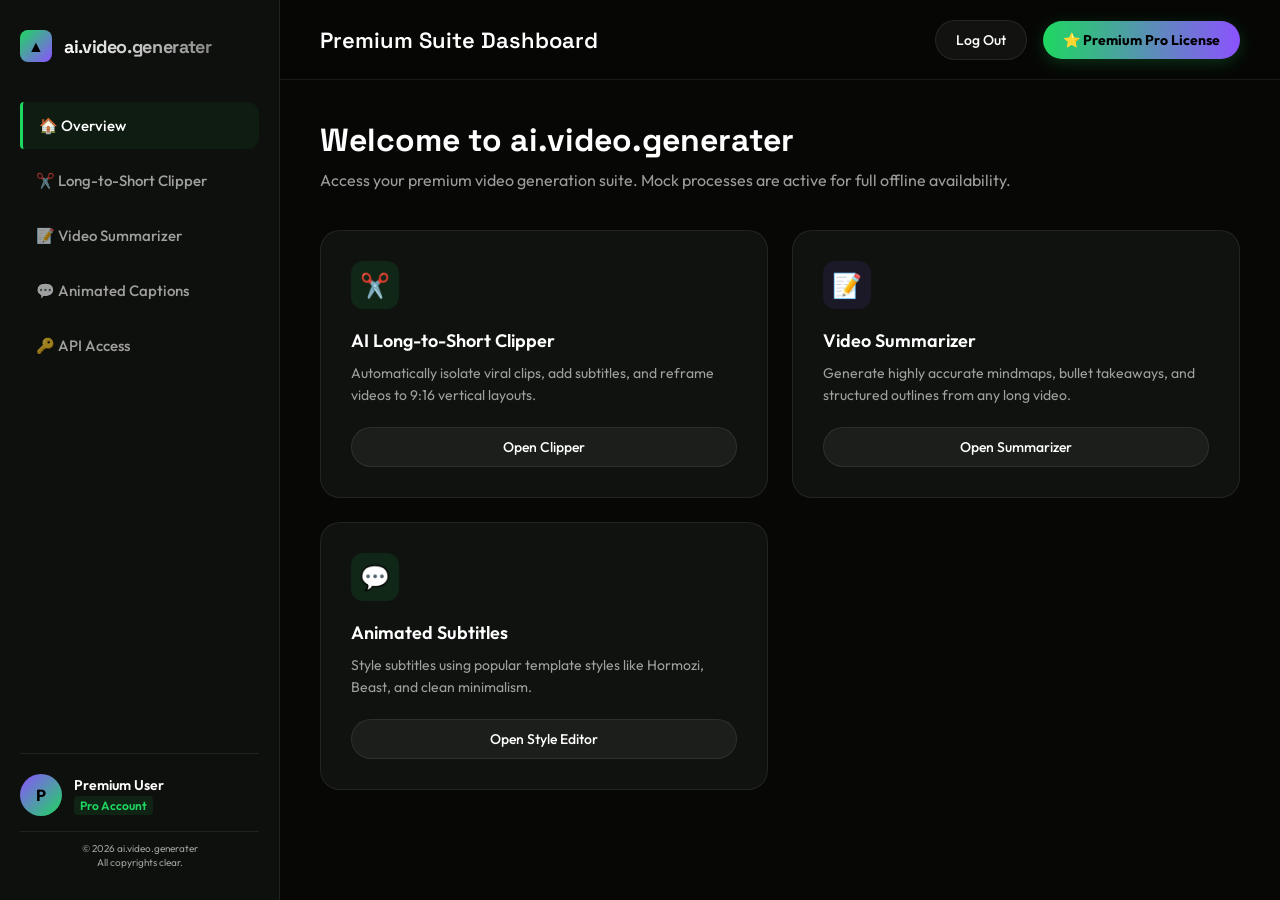
==== commit 7d091e15: "Add files via upload" ====
--- a/wayinvideo/dashboard/index.html
+++ b/wayinvideo/dashboard/index.html
@@ -2340,9 +2340,6 @@
 
         // YouTube Direct Upload Integration
         let currentUploadingClipNum = null;
-
-        // YouTube Direct Upload Integration
-        let currentUploadingClipNum = null;
         let lastSimulatedBlob = null;
         let lastSimulatedFilename = "clip";
 
